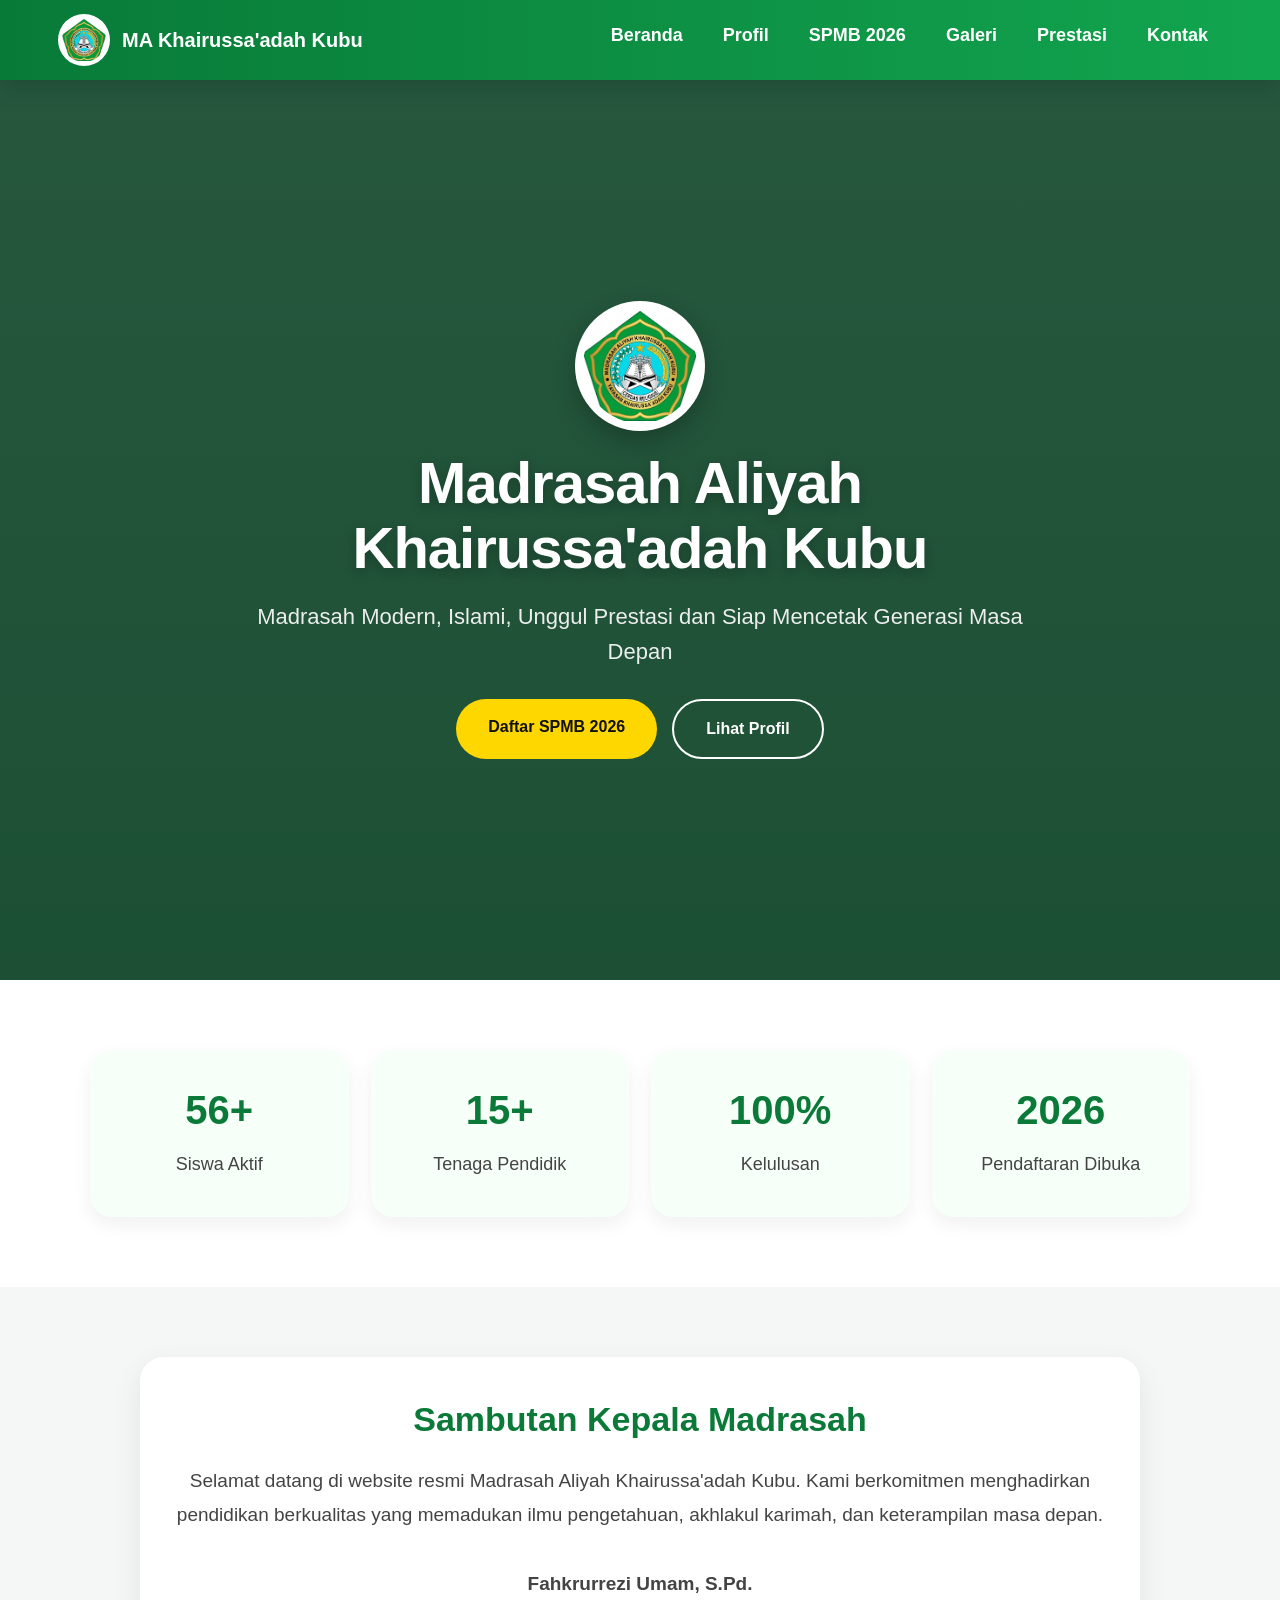
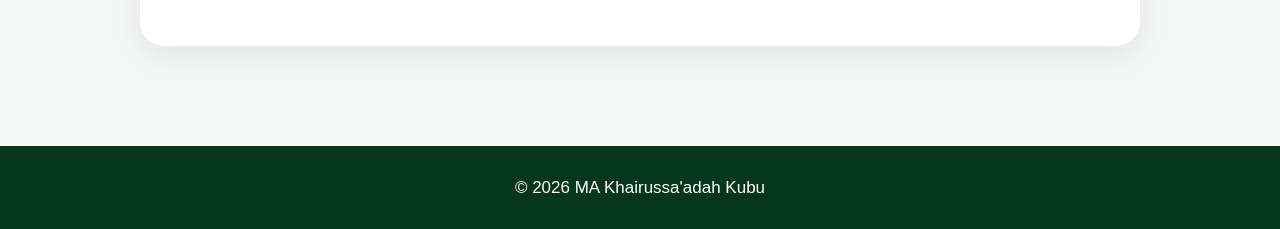
==== index.html @ ed855dfe "Update index.html with new content and styles" ====
<!-- FILE: index.html (FULL - SUDAH DIGABUNGIN, TINGGAL TEMPEL) -->

<!DOCTYPE html>
<html lang="id">
<head>
<meta charset="UTF-8">
<meta name="viewport" content="width=device-width, initial-scale=1.0">

<title>Madrasah Aliyah Khairussa'adah Kubu</title>

<link rel="stylesheet" href="style.css">
<link href="https://fonts.googleapis.com/css2?family=Poppins:wght@400;600;700;800&display=swap" rel="stylesheet">

<style>
.hero{
min-height:100vh;
background:
linear-gradient(rgba(0,55,25,0.65),rgba(0,55,25,0.75)),
url('https://images.unsplash.com/photo-1509062522246-3755977927d7?auto=format&fit=crop&w=1600&q=80');
background-size:cover;
background-position:center;
display:flex;
justify-content:center;
align-items:center;
text-align:center;
padding:40px 20px;
}

.hero-box{
max-width:900px;
animation:fadeUp 1.3s ease;
}

/* LOGO PREMIUM TANPA LINGKARAN */
.hero-logo{
width:150px;
height:auto;
display:block;
margin:0 auto 22px;
padding:14px;
background:rgba(255,255,255,0.10);
backdrop-filter:blur(8px);
border-radius:24px;
box-shadow:0 12px 30px rgba(0,0,0,0.22);
object-fit:contain;
}

.hero h1{
font-size:58px;
font-weight:800;
line-height:1.12;
color:white;
margin-bottom:18px;
letter-spacing:-1px;
}

.hero p{
font-size:22px;
color:#f1f1f1;
max-width:800px;
margin:auto;
margin-bottom:30px;
}

.btn-wrap{
display:flex;
gap:15px;
justify-content:center;
flex-wrap:wrap;
}

.btn-main{
padding:15px 32px;
background:#ffd700;
color:#111;
font-weight:700;
border-radius:50px;
text-decoration:none;
transition:0.3s;
}

.btn-main:hover{
transform:translateY(-4px);
}

.btn-second{
padding:15px 32px;
border:2px solid white;
color:white;
font-weight:700;
border-radius:50px;
text-decoration:none;
}

.stat-section{
padding:70px 20px;
background:white;
}

.stats{
max-width:1100px;
margin:auto;
display:grid;
grid-template-columns:repeat(auto-fit,minmax(220px,1fr));
gap:22px;
}

.stat-box{
background:#f7fff9;
padding:28px;
border-radius:22px;
text-align:center;
box-shadow:0 8px 20px rgba(0,0,0,0.06);
}

.stat-box h2{
font-size:40px;
color:#0b7a39;
margin-bottom:8px;
}

.stat-box p{
font-size:18px;
color:#444;
}

.sambutan{
padding:70px 20px;
background:#f5f7f6;
}

.sambutan-box{
max-width:1000px;
margin:auto;
background:white;
padding:35px;
border-radius:24px;
box-shadow:0 10px 30px rgba(0,0,0,0.08);
text-align:center;
}

.sambutan-box h2{
font-size:34px;
margin-bottom:18px;
color:#0b7a39;
}

.sambutan-box p{
font-size:19px;
line-height:1.8;
color:#444;
}

@keyframes fadeUp{
from{opacity:0;transform:translateY(35px);}
to{opacity:1;transform:translateY(0);}
}

@media(max-width:768px){

.hero-logo{
width:105px;
padding:10px;
border-radius:18px;
margin-bottom:18px;
}

.hero h1{
font-size:34px;
line-height:1.2;
}

.hero p{
font-size:17px;
}

.btn-main,.btn-second{
width:100%;
max-width:300px;
}

.sambutan-box{
padding:25px;
}

.sambutan-box h2{
font-size:28px;
}

}
</style>

</head>
<body>

<header>
<nav class="navbar">

<div class="logo-area">
<img src="logo.png" class="logo">
<span>MA Khairussa'adah Kubu</span>
</div>

<div class="menu-toggle" onclick="toggleMenu()">☰</div>

<ul class="menu" id="navMenu">
<li><a href="index.html">Beranda</a></li>
<li><a href="profil.html">Profil</a></li>
<li><a href="spmb.html">SPMB 2026</a></li>
<li><a href="galeri.html">Galeri</a></li>
<li><a href="prestasi.html">Prestasi</a></li>
<li><a href="kontak.html">Kontak</a></li>
</ul>

</nav>
</header>

<section class="hero">

<div class="hero-box">

<img src="logo.png" class="hero-logo">

<h1>Madrasah Aliyah<br>Khairussa'adah Kubu</h1>

<p>
Madrasah Modern, Islami, Unggul Prestasi dan Siap Mencetak Generasi Masa Depan
</p>

<div class="btn-wrap">
<a href="spmb.html" class="btn-main">Daftar SPMB 2026</a>
<a href="profil.html" class="btn-second">Lihat Profil</a>
</div>

</div>

</section>

<section class="stat-section">

<div class="stats">

<div class="stat-box">
<h2>56+</h2>
<p>Siswa Aktif</p>
</div>

<div class="stat-box">
<h2>15+</h2>
<p>Tenaga Pendidik</p>
</div>

<div class="stat-box">
<h2>100%</h2>
<p>Kelulusan</p>
</div>

<div class="stat-box">
<h2>2026</h2>
<p>Pendaftaran Dibuka</p>
</div>

</div>

</section>

<section class="sambutan">

<div class="sambutan-box">

<h2>Sambutan Kepala Madrasah</h2>

<p>
Selamat datang di website resmi Madrasah Aliyah Khairussa'adah Kubu.
Kami berkomitmen menghadirkan pendidikan berkualitas yang memadukan ilmu pengetahuan, akhlakul karimah, dan keterampilan masa depan.
<br><br>
<b>Fahkrurrezi Umam, S.Pd.</b>
</p>

</div>

</section>

<footer>
© 2026 MA Khairussa'adah Kubu
</footer>

<script src="script.js"></script>

</body>
</html>
---- style.css ----
/* ===============================
   style.css FULL PREMIUM
   MA Khairussa'adah Kubu
================================= */

*{
margin:0;
padding:0;
box-sizing:border-box;
}

html{
scroll-behavior:smooth;
}

body{
font-family:Arial, Helvetica, sans-serif;
background:#f5f7f6;
color:#222;
line-height:1.6;
}

/* ================= HEADER ================= */

header{
position:sticky;
top:0;
z-index:999;
background:linear-gradient(90deg,#087a38,#12a54f);
box-shadow:0 8px 20px rgba(0,0,0,0.12);
}

.navbar{
max-width:1200px;
margin:auto;
display:flex;
justify-content:space-between;
align-items:center;
padding:14px 18px;
position:relative;
}

.logo-area{
display:flex;
align-items:center;
gap:12px;
color:#fff;
font-weight:700;
font-size:20px;
}

.logo{
width:52px;
height:52px;
border-radius:50%;
background:#fff;
padding:4px;
object-fit:contain;
}

.menu{
display:flex;
list-style:none;
gap:12px;
}

.menu li a{
color:#fff;
text-decoration:none;
font-weight:bold;
padding:10px 14px;
border-radius:10px;
transition:0.3s;
}

.menu li a:hover{
background:rgba(255,255,255,0.16);
}

.menu-toggle{
display:none;
font-size:34px;
color:#fff;
cursor:pointer;
user-select:none;
}

/* ================= HERO ================= */

.hero,
.hero-spmb,
.hero-profil,
.hero-galeri,
.hero-prestasi,
.hero-kontak{
min-height:88vh;
display:flex;
flex-direction:column;
justify-content:center;
align-items:center;
text-align:center;
padding:60px 20px;
background-size:cover;
background-position:center;
color:#fff;
position:relative;
}

.hero::before,
.hero-spmb::before,
.hero-profil::before,
.hero-galeri::before,
.hero-prestasi::before,
.hero-kontak::before{
content:"";
position:absolute;
inset:0;
background:rgba(0,60,30,0.55);
}

.hero > *,
.hero-spmb > *,
.hero-profil > *,
.hero-galeri > *,
.hero-prestasi > *,
.hero-kontak > *{
position:relative;
z-index:2;
}

.hero img{
width:130px;
height:130px;
border-radius:50%;
background:#fff;
padding:8px;
margin-bottom:20px;
box-shadow:0 10px 25px rgba(0,0,0,0.25);
}

.hero h1,
.hero-spmb h1,
.hero-profil h1,
.hero-galeri h1,
.hero-prestasi h1,
.hero-kontak h1{
font-size:54px;
line-height:1.15;
margin-bottom:15px;
font-weight:800;
text-shadow:0 4px 12px rgba(0,0,0,0.25);
}

.hero p,
.hero-spmb p,
.hero-profil p,
.hero-galeri p,
.hero-prestasi p,
.hero-kontak p{
font-size:22px;
max-width:900px;
opacity:0.98;
}

/* ================= BUTTON ================= */

.btn,
.wa-btn{
display:inline-block;
padding:15px 30px;
border-radius:50px;
text-decoration:none;
font-weight:700;
transition:0.3s;
margin:8px;
}

.btn-primary{
background:#ffd400;
color:#111;
}

.btn-primary:hover{
transform:translateY(-4px);
}

.btn-secondary{
border:2px solid #fff;
color:#fff;
}

.btn-secondary:hover{
background:#fff;
color:#111;
}

/* ================= CONTENT ================= */

.container{
max-width:1150px;
margin:auto;
padding:55px 20px;
}

.box,
.card,
.profil-box,
.box-kontak,
.prestasi-box{
background:#fff;
padding:28px;
border-radius:24px;
box-shadow:0 10px 25px rgba(0,0,0,0.07);
margin-bottom:25px;
}

h2{
font-size:34px;
margin-bottom:18px;
color:#0a5a2d;
}

h3{
font-size:24px;
margin-bottom:12px;
}

p{
font-size:18px;
margin-bottom:10px;
}

ul{
padding-left:20px;
}

li{
margin-bottom:10px;
font-size:18px;
}

/* ================= GRID ================= */

.gallery,
.prestasi-grid,
.kontak-grid{
display:grid;
grid-template-columns:repeat(auto-fit,minmax(280px,1fr));
gap:24px;
}

/* ================= FOOTER ================= */

footer{
background:#06361b;
color:#fff;
text-align:center;
padding:28px 20px;
margin-top:30px;
font-size:17px;
}

/* ================= MOBILE ================= */

@media(max-width:768px){

.logo-area{
font-size:16px;
max-width:220px;
line-height:1.2;
}

.logo{
width:46px;
height:46px;
}

.menu-toggle{
display:block;
}

.menu{
display:none;
position:absolute;
top:78px;
left:0;
right:0;
background:rgba(8,122,56,0.98);
backdrop-filter:blur(10px);
flex-direction:column;
padding:15px;
gap:10px;
box-shadow:0 12px 20px rgba(0,0,0,0.15);
}

.menu.active{
display:flex;
animation:turun 0.25s ease;
}

.menu li a{
display:block;
font-size:18px;
padding:14px;
text-align:center;
background:rgba(255,255,255,0.08);
border-radius:14px;
}

.hero,
.hero-spmb,
.hero-profil,
.hero-galeri,
.hero-prestasi,
.hero-kontak{
min-height:82vh;
padding:40px 18px;
}

.hero img{
width:100px;
height:100px;
margin-bottom:15px;
}

.hero h1,
.hero-spmb h1,
.hero-profil h1,
.hero-galeri h1,
.hero-prestasi h1,
.hero-kontak h1{
font-size:34px;
}

.hero p,
.hero-spmb p,
.hero-profil p,
.hero-galeri p,
.hero-prestasi p,
.hero-kontak p{
font-size:18px;
}

h2{
font-size:28px;
}

p,li{
font-size:17px;
}

.btn,
.wa-btn{
display:block;
width:100%;
max-width:320px;
margin:10px auto;
text-align:center;
}

}

@keyframes turun{
from{
opacity:0;
transform:translateY(-10px);
}
to{
opacity:1;
transform:translateY(0);
}
}
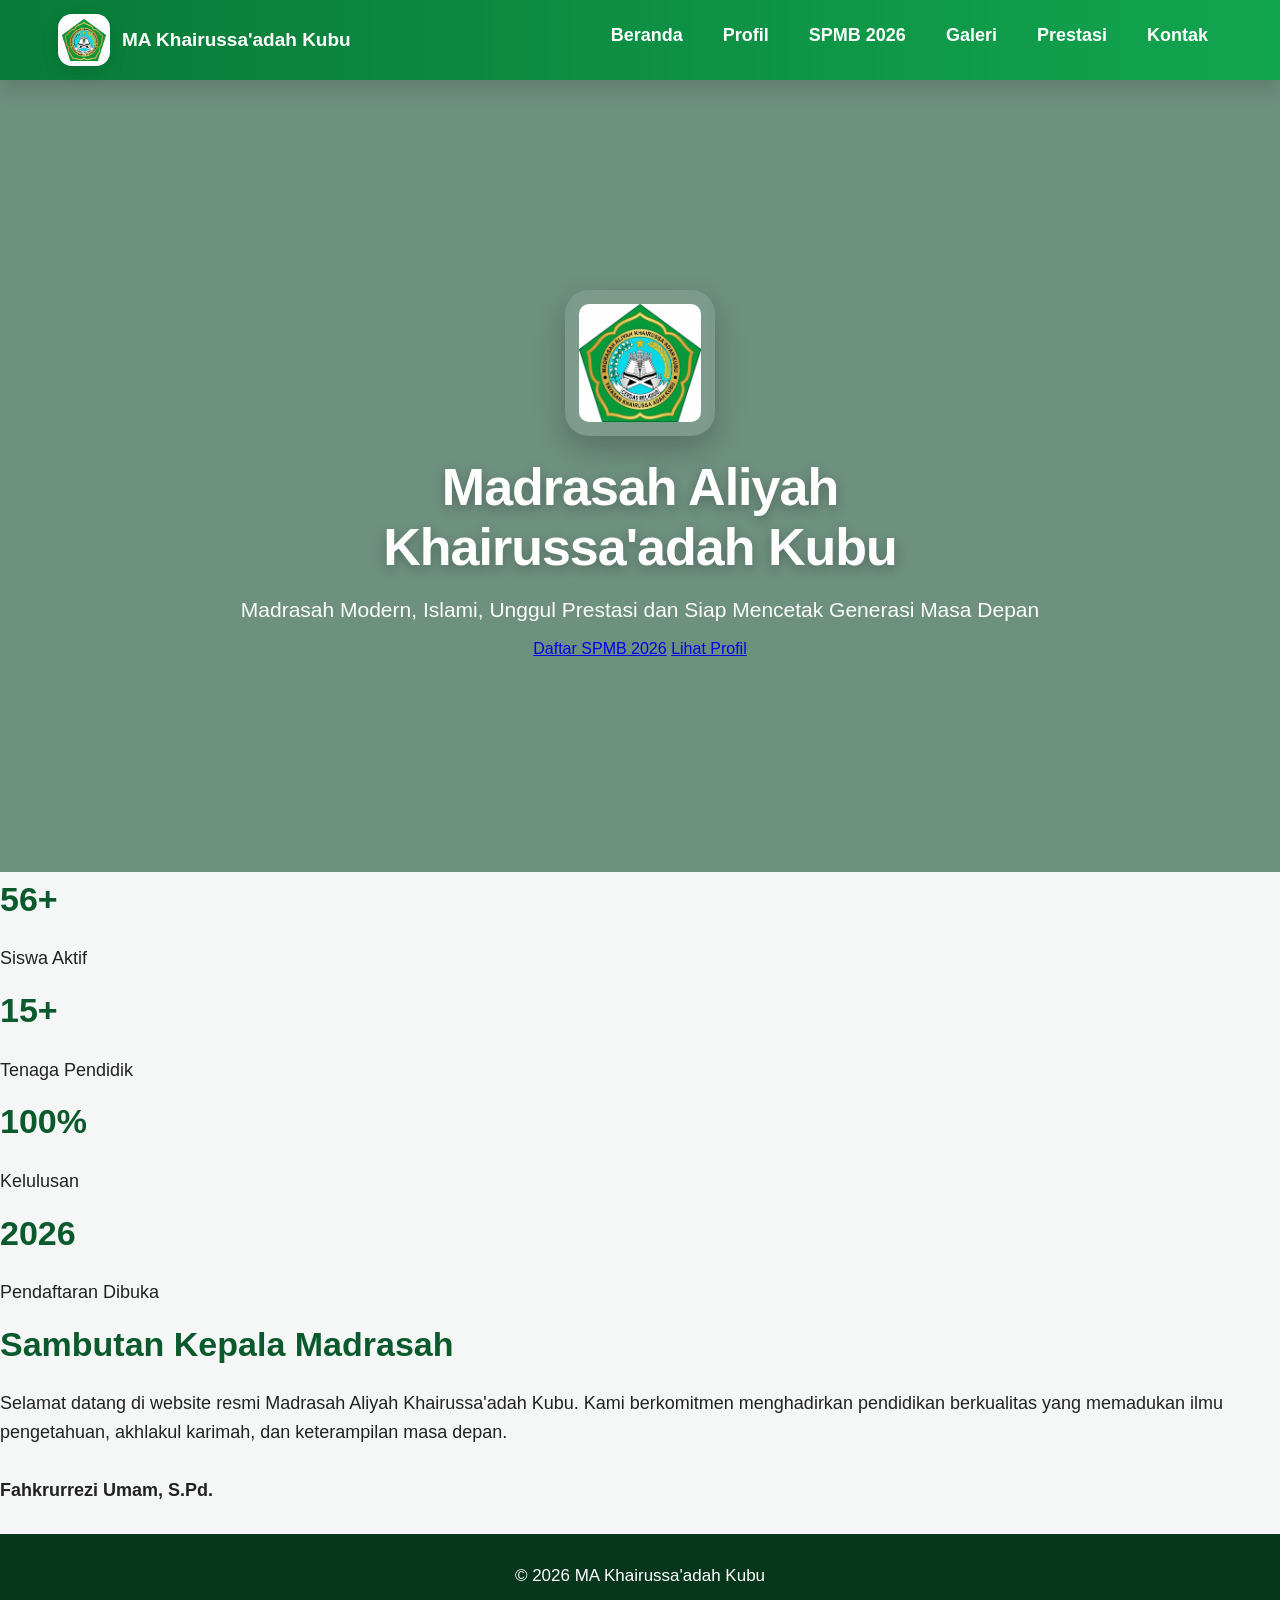
==== commit 603159ca: "Replace old index.html with updated version" ====
--- a/index.html
+++ b/index.html
@@ -10,186 +10,6 @@
 
 <link rel="stylesheet" href="style.css">
 <link href="https://fonts.googleapis.com/css2?family=Poppins:wght@400;600;700;800&display=swap" rel="stylesheet">
-
-<style>
-.hero{
-min-height:100vh;
-background:
-linear-gradient(rgba(0,55,25,0.65),rgba(0,55,25,0.75)),
-url('https://images.unsplash.com/photo-1509062522246-3755977927d7?auto=format&fit=crop&w=1600&q=80');
-background-size:cover;
-background-position:center;
-display:flex;
-justify-content:center;
-align-items:center;
-text-align:center;
-padding:40px 20px;
-}
-
-.hero-box{
-max-width:900px;
-animation:fadeUp 1.3s ease;
-}
-
-/* LOGO PREMIUM TANPA LINGKARAN */
-.hero-logo{
-width:150px;
-height:auto;
-display:block;
-margin:0 auto 22px;
-padding:14px;
-background:rgba(255,255,255,0.10);
-backdrop-filter:blur(8px);
-border-radius:24px;
-box-shadow:0 12px 30px rgba(0,0,0,0.22);
-object-fit:contain;
-}
-
-.hero h1{
-font-size:58px;
-font-weight:800;
-line-height:1.12;
-color:white;
-margin-bottom:18px;
-letter-spacing:-1px;
-}
-
-.hero p{
-font-size:22px;
-color:#f1f1f1;
-max-width:800px;
-margin:auto;
-margin-bottom:30px;
-}
-
-.btn-wrap{
-display:flex;
-gap:15px;
-justify-content:center;
-flex-wrap:wrap;
-}
-
-.btn-main{
-padding:15px 32px;
-background:#ffd700;
-color:#111;
-font-weight:700;
-border-radius:50px;
-text-decoration:none;
-transition:0.3s;
-}
-
-.btn-main:hover{
-transform:translateY(-4px);
-}
-
-.btn-second{
-padding:15px 32px;
-border:2px solid white;
-color:white;
-font-weight:700;
-border-radius:50px;
-text-decoration:none;
-}
-
-.stat-section{
-padding:70px 20px;
-background:white;
-}
-
-.stats{
-max-width:1100px;
-margin:auto;
-display:grid;
-grid-template-columns:repeat(auto-fit,minmax(220px,1fr));
-gap:22px;
-}
-
-.stat-box{
-background:#f7fff9;
-padding:28px;
-border-radius:22px;
-text-align:center;
-box-shadow:0 8px 20px rgba(0,0,0,0.06);
-}
-
-.stat-box h2{
-font-size:40px;
-color:#0b7a39;
-margin-bottom:8px;
-}
-
-.stat-box p{
-font-size:18px;
-color:#444;
-}
-
-.sambutan{
-padding:70px 20px;
-background:#f5f7f6;
-}
-
-.sambutan-box{
-max-width:1000px;
-margin:auto;
-background:white;
-padding:35px;
-border-radius:24px;
-box-shadow:0 10px 30px rgba(0,0,0,0.08);
-text-align:center;
-}
-
-.sambutan-box h2{
-font-size:34px;
-margin-bottom:18px;
-color:#0b7a39;
-}
-
-.sambutan-box p{
-font-size:19px;
-line-height:1.8;
-color:#444;
-}
-
-@keyframes fadeUp{
-from{opacity:0;transform:translateY(35px);}
-to{opacity:1;transform:translateY(0);}
-}
-
-@media(max-width:768px){
-
-.hero-logo{
-width:105px;
-padding:10px;
-border-radius:18px;
-margin-bottom:18px;
-}
-
-.hero h1{
-font-size:34px;
-line-height:1.2;
-}
-
-.hero p{
-font-size:17px;
-}
-
-.btn-main,.btn-second{
-width:100%;
-max-width:300px;
-}
-
-.sambutan-box{
-padding:25px;
-}
-
-.sambutan-box h2{
-font-size:28px;
-}
-
-}
-</style>
-
 </head>
 <body>
 
--- a/style.css
+++ b/style.css
@@ -1,5 +1,5 @@
 /* ===============================
-   style.css FULL PREMIUM
+   style.css FINAL PREMIUM
    MA Khairussa'adah Kubu
 ================================= */
 
@@ -14,7 +14,7 @@
 }
 
 body{
-font-family:Arial, Helvetica, sans-serif;
+font-family:'Poppins', Arial, Helvetica, sans-serif;
 background:#f5f7f6;
 color:#222;
 line-height:1.6;
@@ -46,16 +46,17 @@
 gap:12px;
 color:#fff;
 font-weight:700;
-font-size:20px;
+font-size:19px;
 }
 
 .logo{
 width:52px;
 height:52px;
-border-radius:50%;
-background:#fff;
 padding:4px;
 object-fit:contain;
+background:#fff;
+border-radius:14px;
+box-shadow:0 6px 18px rgba(0,0,0,0.10);
 }
 
 .menu{
@@ -67,7 +68,7 @@
 .menu li a{
 color:#fff;
 text-decoration:none;
-font-weight:bold;
+font-weight:600;
 padding:10px 14px;
 border-radius:10px;
 transition:0.3s;
@@ -128,14 +129,18 @@
 z-index:2;
 }
 
-.hero img{
-width:130px;
-height:130px;
-border-radius:50%;
-background:#fff;
-padding:8px;
-margin-bottom:20px;
-box-shadow:0 10px 25px rgba(0,0,0,0.25);
+/* LOGO BERANDA TANPA LINGKARAN */
+.hero-logo{
+width:150px;
+height:auto;
+display:block;
+margin:0 auto 22px;
+padding:14px;
+background:rgba(255,255,255,0.10);
+backdrop-filter:blur(8px);
+border-radius:24px;
+box-shadow:0 12px 30px rgba(0,0,0,0.22);
+object-fit:contain;
 }
 
 .hero h1,
@@ -144,10 +149,11 @@
 .hero-galeri h1,
 .hero-prestasi h1,
 .hero-kontak h1{
-font-size:54px;
+font-size:52px;
 line-height:1.15;
 margin-bottom:15px;
 font-weight:800;
+letter-spacing:-1px;
 text-shadow:0 4px 12px rgba(0,0,0,0.25);
 }
 
@@ -157,7 +163,7 @@
 .hero-galeri p,
 .hero-prestasi p,
 .hero-kontak p{
-font-size:22px;
+font-size:21px;
 max-width:900px;
 opacity:0.98;
 }
@@ -265,7 +271,7 @@
 @media(max-width:768px){
 
 .logo-area{
-font-size:16px;
+font-size:15px;
 max-width:220px;
 line-height:1.2;
 }
@@ -273,6 +279,7 @@
 .logo{
 width:46px;
 height:46px;
+border-radius:12px;
 }
 
 .menu-toggle{
@@ -300,7 +307,7 @@
 
 .menu li a{
 display:block;
-font-size:18px;
+font-size:17px;
 padding:14px;
 text-align:center;
 background:rgba(255,255,255,0.08);
@@ -317,10 +324,11 @@
 padding:40px 18px;
 }
 
-.hero img{
-width:100px;
-height:100px;
-margin-bottom:15px;
+.hero-logo{
+width:105px;
+padding:10px;
+border-radius:18px;
+margin-bottom:18px;
 }
 
 .hero h1,
@@ -329,7 +337,8 @@
 .hero-galeri h1,
 .hero-prestasi h1,
 .hero-kontak h1{
-font-size:34px;
+font-size:32px;
+line-height:1.2;
 }
 
 .hero p,
@@ -338,7 +347,7 @@
 .hero-galeri p,
 .hero-prestasi p,
 .hero-kontak p{
-font-size:18px;
+font-size:17px;
 }
 
 h2{
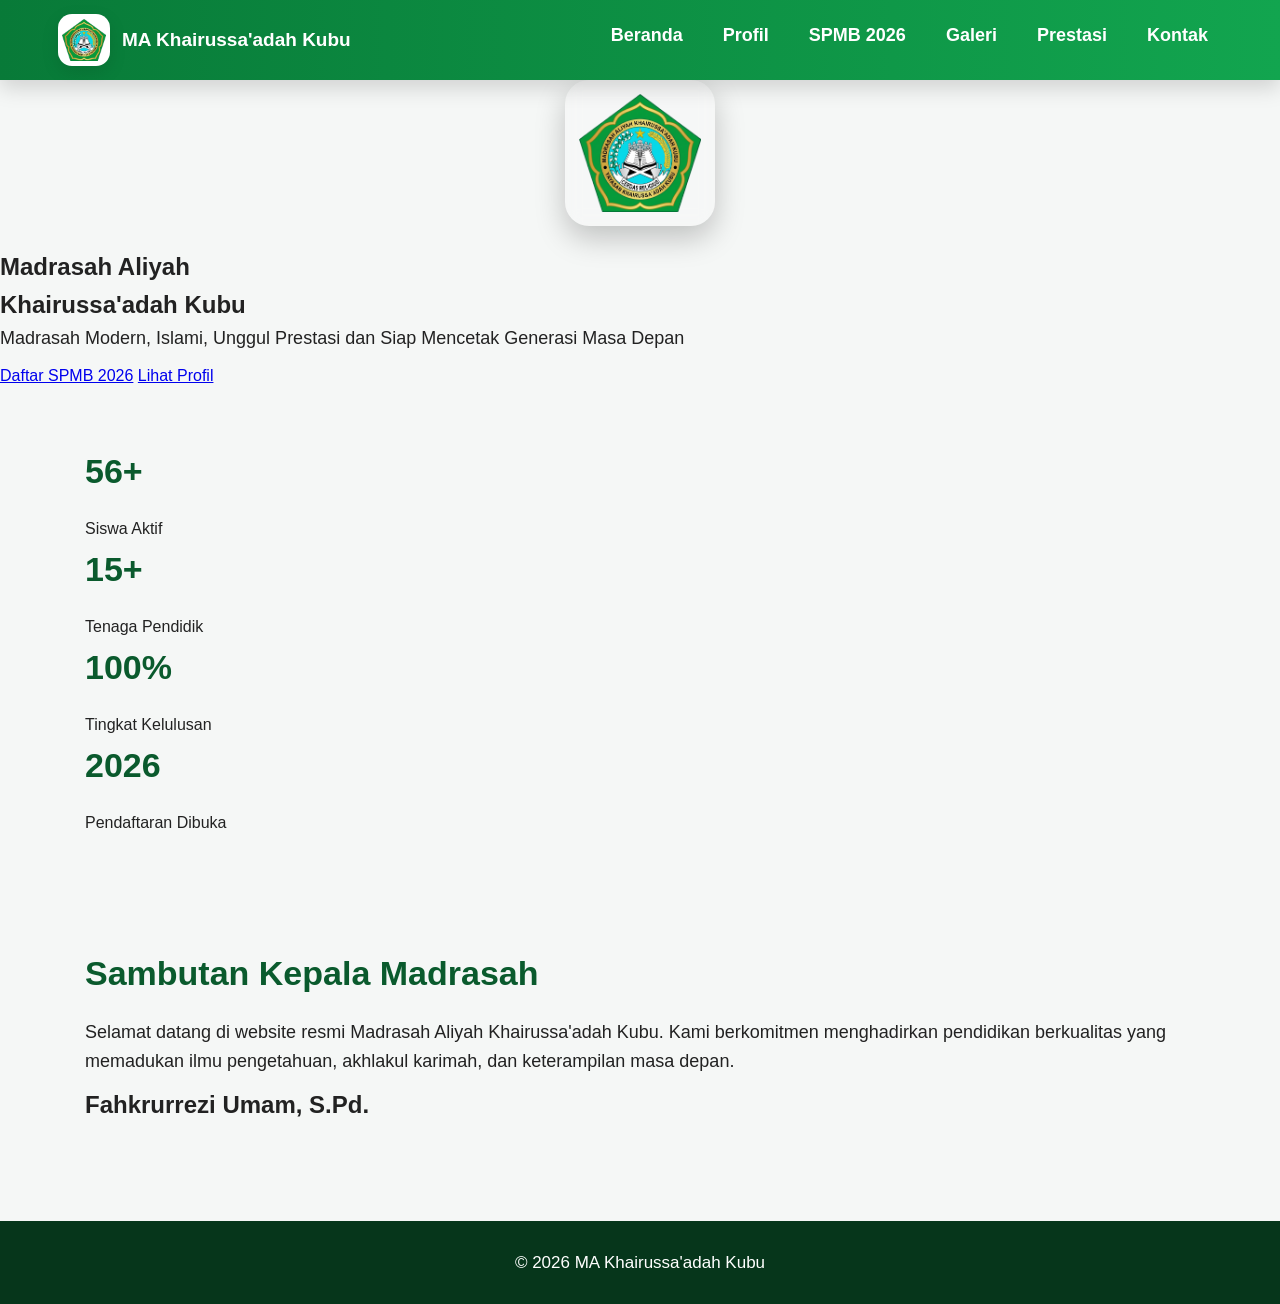
==== commit 842c173f: "Refactor index.html for improved layout and design Updated the structure and styling of the index.ht" ====
--- a/index.html
+++ b/index.html
@@ -1,4 +1,4 @@
-<!-- FILE: index.html (FULL - SUDAH DIGABUNGIN, TINGGAL TEMPEL) -->
+<!-- FILE: index.html (FINAL PREMIUM - TINGGAL TEMPEL) -->
 
 <!DOCTYPE html>
 <html lang="id">
@@ -10,6 +10,7 @@
 
 <link rel="stylesheet" href="style.css">
 <link href="https://fonts.googleapis.com/css2?family=Poppins:wght@400;600;700;800&display=swap" rel="stylesheet">
+
 </head>
 <body>
 
@@ -35,9 +36,9 @@
 </nav>
 </header>
 
-<section class="hero">
+<section class="hero-home">
 
-<div class="hero-box">
+<div class="hero-content">
 
 <img src="logo.png" class="hero-logo">
 
@@ -47,55 +48,63 @@
 Madrasah Modern, Islami, Unggul Prestasi dan Siap Mencetak Generasi Masa Depan
 </p>
 
-<div class="btn-wrap">
-<a href="spmb.html" class="btn-main">Daftar SPMB 2026</a>
-<a href="profil.html" class="btn-second">Lihat Profil</a>
+<div class="hero-buttons">
+<a href="spmb.html" class="btn-gold">Daftar SPMB 2026</a>
+<a href="profil.html" class="btn-white">Lihat Profil</a>
 </div>
 
 </div>
 
 </section>
 
-<section class="stat-section">
+<section class="stats-section">
 
-<div class="stats">
+<div class="container">
 
-<div class="stat-box">
+<div class="stats-grid">
+
+<div class="stat-card">
 <h2>56+</h2>
-<p>Siswa Aktif</p>
+<span>Siswa Aktif</span>
 </div>
 
-<div class="stat-box">
+<div class="stat-card">
 <h2>15+</h2>
-<p>Tenaga Pendidik</p>
+<span>Tenaga Pendidik</span>
 </div>
 
-<div class="stat-box">
+<div class="stat-card">
 <h2>100%</h2>
-<p>Kelulusan</p>
+<span>Tingkat Kelulusan</span>
 </div>
 
-<div class="stat-box">
+<div class="stat-card">
 <h2>2026</h2>
-<p>Pendaftaran Dibuka</p>
+<span>Pendaftaran Dibuka</span>
+</div>
+
 </div>
 
 </div>
 
 </section>
 
-<section class="sambutan">
+<section class="welcome-section">
 
-<div class="sambutan-box">
+<div class="container">
+
+<div class="welcome-card">
 
 <h2>Sambutan Kepala Madrasah</h2>
 
 <p>
-Selamat datang di website resmi Madrasah Aliyah Khairussa'adah Kubu.
+Selamat datang di website resmi Madrasah Aliyah Khairussa'adah Kubu. 
 Kami berkomitmen menghadirkan pendidikan berkualitas yang memadukan ilmu pengetahuan, akhlakul karimah, dan keterampilan masa depan.
-<br><br>
-<b>Fahkrurrezi Umam, S.Pd.</b>
 </p>
+
+<h3>Fahkrurrezi Umam, S.Pd.</h3>
+
+</div>
 
 </div>
 
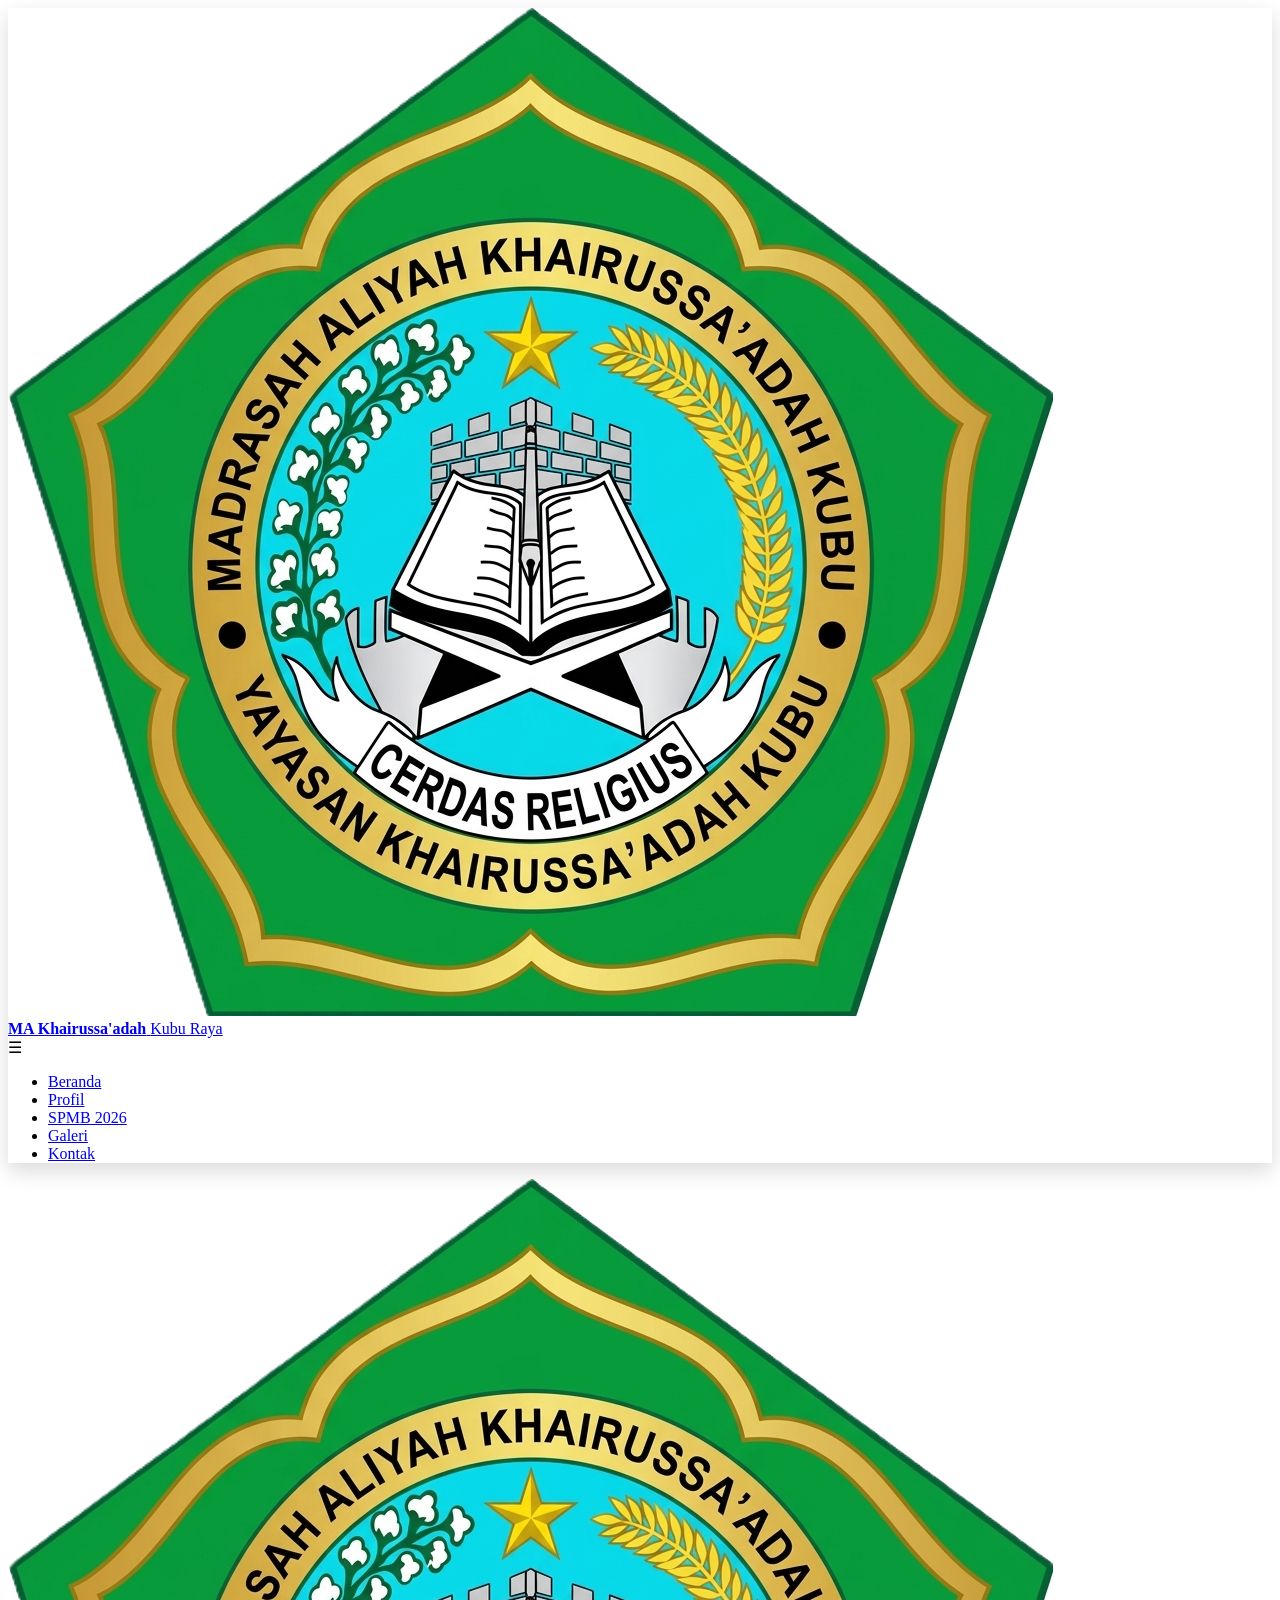
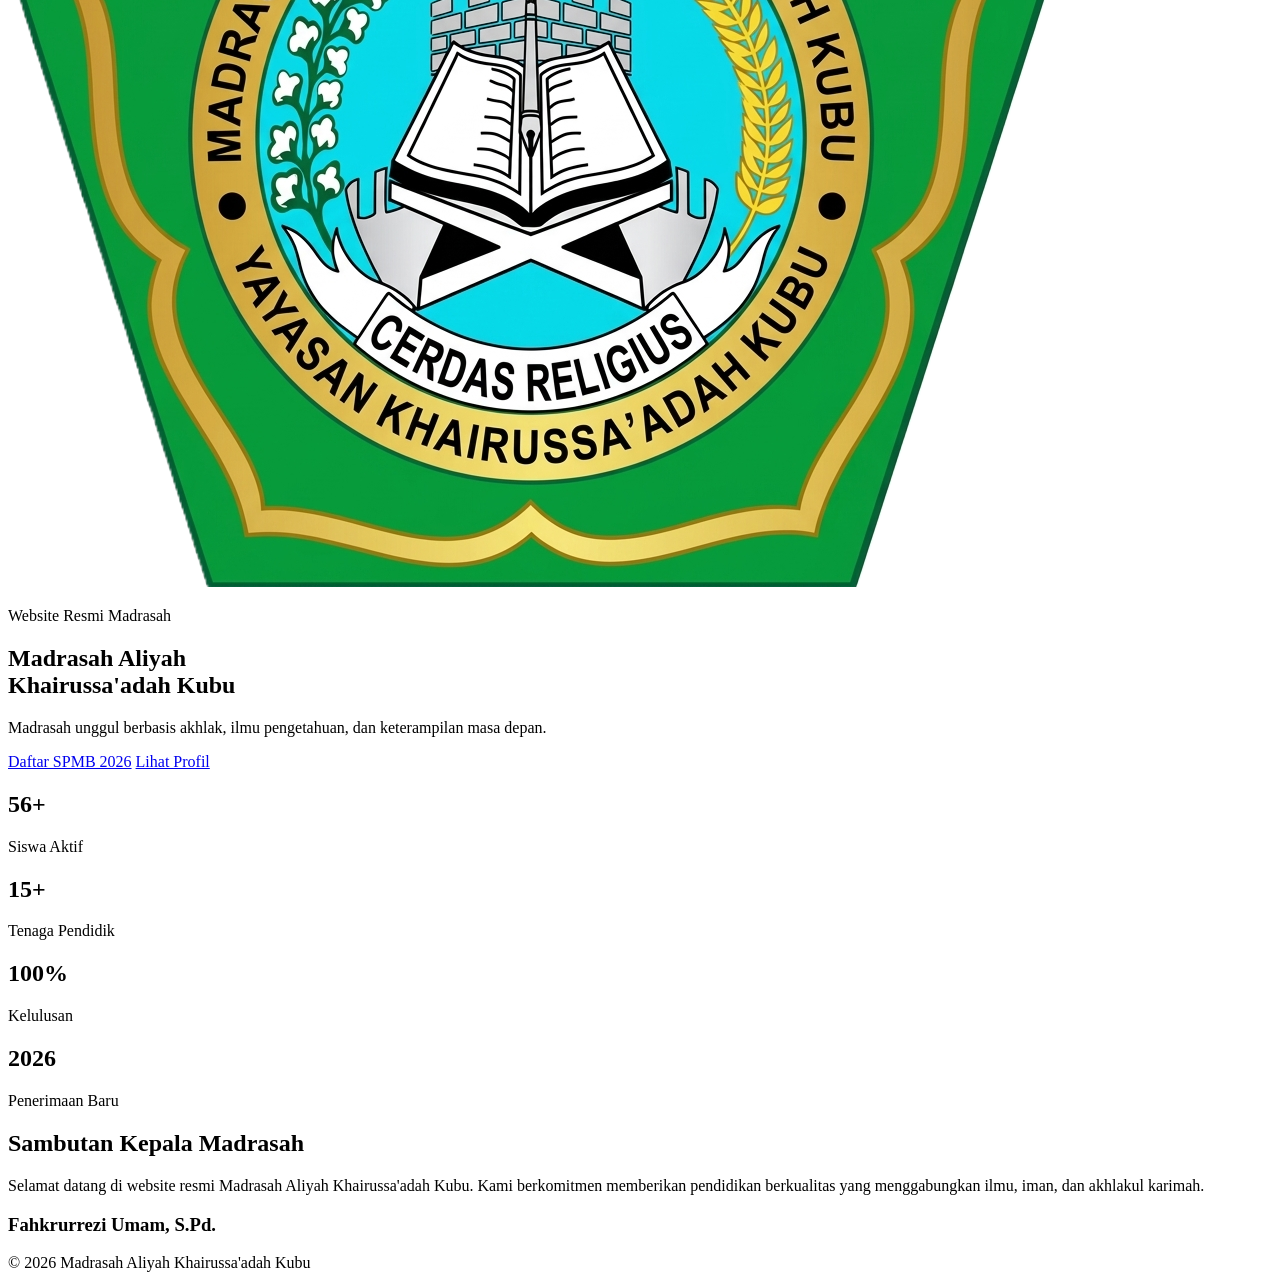
==== commit 1427f42b: "Refactor index.html structure and content" ====
--- a/index.html
+++ b/index.html
@@ -1,105 +1,104 @@
-<!-- FILE: index.html (FINAL PREMIUM - TINGGAL TEMPEL) -->
-
+<!-- FILE: index.html -->
 <!DOCTYPE html>
 <html lang="id">
 <head>
 <meta charset="UTF-8">
 <meta name="viewport" content="width=device-width, initial-scale=1.0">
-
 <title>Madrasah Aliyah Khairussa'adah Kubu</title>
 
 <link rel="stylesheet" href="style.css">
 <link href="https://fonts.googleapis.com/css2?family=Poppins:wght@400;600;700;800&display=swap" rel="stylesheet">
-
 </head>
 <body>
 
 <header>
 <nav class="navbar">
 
-<div class="logo-area">
+<a href="index.html" class="brand">
 <img src="logo.png" class="logo">
-<span>MA Khairussa'adah Kubu</span>
+<div>
+<b>MA Khairussa'adah</b>
+<span>Kubu Raya</span>
 </div>
+</a>
 
-<div class="menu-toggle" onclick="toggleMenu()">☰</div>
+<div class="menu-btn" onclick="toggleMenu()">☰</div>
 
-<ul class="menu" id="navMenu">
+<ul class="menu" id="menu">
 <li><a href="index.html">Beranda</a></li>
 <li><a href="profil.html">Profil</a></li>
 <li><a href="spmb.html">SPMB 2026</a></li>
 <li><a href="galeri.html">Galeri</a></li>
-<li><a href="prestasi.html">Prestasi</a></li>
 <li><a href="kontak.html">Kontak</a></li>
 </ul>
 
 </nav>
 </header>
 
-<section class="hero-home">
+<section class="hero">
+
+<div class="overlay"></div>
 
 <div class="hero-content">
 
 <img src="logo.png" class="hero-logo">
 
-<h1>Madrasah Aliyah<br>Khairussa'adah Kubu</h1>
+<p class="mini-title">Website Resmi Madrasah</p>
 
-<p>
-Madrasah Modern, Islami, Unggul Prestasi dan Siap Mencetak Generasi Masa Depan
+<h1>Madrasah Aliyah <br> Khairussa'adah Kubu</h1>
+
+<p class="hero-text">
+Madrasah unggul berbasis akhlak, ilmu pengetahuan, dan keterampilan masa depan.
 </p>
 
-<div class="hero-buttons">
-<a href="spmb.html" class="btn-gold">Daftar SPMB 2026</a>
-<a href="profil.html" class="btn-white">Lihat Profil</a>
+<div class="hero-action">
+<a href="spmb.html" class="btn gold">Daftar SPMB 2026</a>
+<a href="profil.html" class="btn white">Lihat Profil</a>
 </div>
 
 </div>
 
 </section>
 
-<section class="stats-section">
+<section class="stats">
 
-<div class="container">
+<div class="wrap">
 
-<div class="stats-grid">
-
-<div class="stat-card">
+<div class="card">
 <h2>56+</h2>
-<span>Siswa Aktif</span>
+<p>Siswa Aktif</p>
 </div>
 
-<div class="stat-card">
+<div class="card">
 <h2>15+</h2>
-<span>Tenaga Pendidik</span>
+<p>Tenaga Pendidik</p>
 </div>
 
-<div class="stat-card">
+<div class="card">
 <h2>100%</h2>
-<span>Tingkat Kelulusan</span>
+<p>Kelulusan</p>
 </div>
 
-<div class="stat-card">
+<div class="card">
 <h2>2026</h2>
-<span>Pendaftaran Dibuka</span>
-</div>
-
+<p>Penerimaan Baru</p>
 </div>
 
 </div>
 
 </section>
 
-<section class="welcome-section">
+<section class="welcome">
 
-<div class="container">
+<div class="wrap">
 
-<div class="welcome-card">
+<div class="box">
 
 <h2>Sambutan Kepala Madrasah</h2>
 
 <p>
 Selamat datang di website resmi Madrasah Aliyah Khairussa'adah Kubu. 
-Kami berkomitmen menghadirkan pendidikan berkualitas yang memadukan ilmu pengetahuan, akhlakul karimah, dan keterampilan masa depan.
+Kami berkomitmen memberikan pendidikan berkualitas yang menggabungkan ilmu, iman, dan akhlakul karimah.
 </p>
 
 <h3>Fahkrurrezi Umam, S.Pd.</h3>
@@ -111,10 +110,9 @@
 </section>
 
 <footer>
-© 2026 MA Khairussa'adah Kubu
+© 2026 Madrasah Aliyah Khairussa'adah Kubu
 </footer>
 
 <script src="script.js"></script>
-
 </body>
 </html>
--- a/style.css
+++ b/style.css
@@ -1,381 +1,75 @@
-/* ===============================
-   style.css FINAL PREMIUM
-   MA Khairussa'adah Kubu
-================================= */
+// FILE: script.js
+// TINGGAL TEMPEL
 
-*{
-margin:0;
-padding:0;
-box-sizing:border-box;
+function toggleMenu(){
+const menu = document.getElementById("navMenu");
+menu.classList.toggle("active");
 }
 
-html{
-scroll-behavior:smooth;
+/* otomatis tutup menu saat klik link di HP */
+document.querySelectorAll("#navMenu a").forEach(link=>{
+link.addEventListener("click",()=>{
+document.getElementById("navMenu").classList.remove("active");
+});
+});
+
+/* navbar shadow saat scroll */
+window.addEventListener("scroll",function(){
+const header = document.querySelector("header");
+
+if(window.scrollY > 30){
+header.style.boxShadow="0 10px 25px rgba(0,0,0,0.18)";
+}else{
+header.style.boxShadow="0 8px 22px rgba(0,0,0,0.12)";
+}
+});
+
+/* animasi angka statistik */
+const stats = document.querySelectorAll(".stat-card h2");
+
+function animateValue(el,targetText){
+
+let isNumber = /^\d+/.test(targetText);
+if(!isNumber) return;
+
+let target = parseInt(targetText);
+let count = 0;
+let speed = Math.ceil(target/40);
+
+let plus = targetText.includes("+") ? "+" : "";
+
+let interval = setInterval(()=>{
+count += speed;
+
+if(count >= target){
+count = target;
+clearInterval(interval);
 }
 
-body{
-font-family:'Poppins', Arial, Helvetica, sans-serif;
-background:#f5f7f6;
-color:#222;
-line-height:1.6;
-}
+el.innerText = count + plus;
 
-/* ================= HEADER ================= */
-
-header{
-position:sticky;
-top:0;
-z-index:999;
-background:linear-gradient(90deg,#087a38,#12a54f);
-box-shadow:0 8px 20px rgba(0,0,0,0.12);
-}
-
-.navbar{
-max-width:1200px;
-margin:auto;
-display:flex;
-justify-content:space-between;
-align-items:center;
-padding:14px 18px;
-position:relative;
-}
-
-.logo-area{
-display:flex;
-align-items:center;
-gap:12px;
-color:#fff;
-font-weight:700;
-font-size:19px;
-}
-
-.logo{
-width:52px;
-height:52px;
-padding:4px;
-object-fit:contain;
-background:#fff;
-border-radius:14px;
-box-shadow:0 6px 18px rgba(0,0,0,0.10);
-}
-
-.menu{
-display:flex;
-list-style:none;
-gap:12px;
-}
-
-.menu li a{
-color:#fff;
-text-decoration:none;
-font-weight:600;
-padding:10px 14px;
-border-radius:10px;
-transition:0.3s;
-}
-
-.menu li a:hover{
-background:rgba(255,255,255,0.16);
-}
-
-.menu-toggle{
-display:none;
-font-size:34px;
-color:#fff;
-cursor:pointer;
-user-select:none;
-}
-
-/* ================= HERO ================= */
-
-.hero,
-.hero-spmb,
-.hero-profil,
-.hero-galeri,
-.hero-prestasi,
-.hero-kontak{
-min-height:88vh;
-display:flex;
-flex-direction:column;
-justify-content:center;
-align-items:center;
-text-align:center;
-padding:60px 20px;
-background-size:cover;
-background-position:center;
-color:#fff;
-position:relative;
-}
-
-.hero::before,
-.hero-spmb::before,
-.hero-profil::before,
-.hero-galeri::before,
-.hero-prestasi::before,
-.hero-kontak::before{
-content:"";
-position:absolute;
-inset:0;
-background:rgba(0,60,30,0.55);
-}
-
-.hero > *,
-.hero-spmb > *,
-.hero-profil > *,
-.hero-galeri > *,
-.hero-prestasi > *,
-.hero-kontak > *{
-position:relative;
-z-index:2;
-}
-
-/* LOGO BERANDA TANPA LINGKARAN */
-.hero-logo{
-width:150px;
-height:auto;
-display:block;
-margin:0 auto 22px;
-padding:14px;
-background:rgba(255,255,255,0.10);
-backdrop-filter:blur(8px);
-border-radius:24px;
-box-shadow:0 12px 30px rgba(0,0,0,0.22);
-object-fit:contain;
-}
-
-.hero h1,
-.hero-spmb h1,
-.hero-profil h1,
-.hero-galeri h1,
-.hero-prestasi h1,
-.hero-kontak h1{
-font-size:52px;
-line-height:1.15;
-margin-bottom:15px;
-font-weight:800;
-letter-spacing:-1px;
-text-shadow:0 4px 12px rgba(0,0,0,0.25);
-}
-
-.hero p,
-.hero-spmb p,
-.hero-profil p,
-.hero-galeri p,
-.hero-prestasi p,
-.hero-kontak p{
-font-size:21px;
-max-width:900px;
-opacity:0.98;
-}
-
-/* ================= BUTTON ================= */
-
-.btn,
-.wa-btn{
-display:inline-block;
-padding:15px 30px;
-border-radius:50px;
-text-decoration:none;
-font-weight:700;
-transition:0.3s;
-margin:8px;
-}
-
-.btn-primary{
-background:#ffd400;
-color:#111;
-}
-
-.btn-primary:hover{
-transform:translateY(-4px);
-}
-
-.btn-secondary{
-border:2px solid #fff;
-color:#fff;
-}
-
-.btn-secondary:hover{
-background:#fff;
-color:#111;
-}
-
-/* ================= CONTENT ================= */
-
-.container{
-max-width:1150px;
-margin:auto;
-padding:55px 20px;
-}
-
-.box,
-.card,
-.profil-box,
-.box-kontak,
-.prestasi-box{
-background:#fff;
-padding:28px;
-border-radius:24px;
-box-shadow:0 10px 25px rgba(0,0,0,0.07);
-margin-bottom:25px;
-}
-
-h2{
-font-size:34px;
-margin-bottom:18px;
-color:#0a5a2d;
-}
-
-h3{
-font-size:24px;
-margin-bottom:12px;
-}
-
-p{
-font-size:18px;
-margin-bottom:10px;
-}
-
-ul{
-padding-left:20px;
-}
-
-li{
-margin-bottom:10px;
-font-size:18px;
-}
-
-/* ================= GRID ================= */
-
-.gallery,
-.prestasi-grid,
-.kontak-grid{
-display:grid;
-grid-template-columns:repeat(auto-fit,minmax(280px,1fr));
-gap:24px;
-}
-
-/* ================= FOOTER ================= */
-
-footer{
-background:#06361b;
-color:#fff;
-text-align:center;
-padding:28px 20px;
-margin-top:30px;
-font-size:17px;
-}
-
-/* ================= MOBILE ================= */
-
-@media(max-width:768px){
-
-.logo-area{
-font-size:15px;
-max-width:220px;
-line-height:1.2;
-}
-
-.logo{
-width:46px;
-height:46px;
-border-radius:12px;
-}
-
-.menu-toggle{
-display:block;
-}
-
-.menu{
-display:none;
-position:absolute;
-top:78px;
-left:0;
-right:0;
-background:rgba(8,122,56,0.98);
-backdrop-filter:blur(10px);
-flex-direction:column;
-padding:15px;
-gap:10px;
-box-shadow:0 12px 20px rgba(0,0,0,0.15);
-}
-
-.menu.active{
-display:flex;
-animation:turun 0.25s ease;
-}
-
-.menu li a{
-display:block;
-font-size:17px;
-padding:14px;
-text-align:center;
-background:rgba(255,255,255,0.08);
-border-radius:14px;
-}
-
-.hero,
-.hero-spmb,
-.hero-profil,
-.hero-galeri,
-.hero-prestasi,
-.hero-kontak{
-min-height:82vh;
-padding:40px 18px;
-}
-
-.hero-logo{
-width:105px;
-padding:10px;
-border-radius:18px;
-margin-bottom:18px;
-}
-
-.hero h1,
-.hero-spmb h1,
-.hero-profil h1,
-.hero-galeri h1,
-.hero-prestasi h1,
-.hero-kontak h1{
-font-size:32px;
-line-height:1.2;
-}
-
-.hero p,
-.hero-spmb p,
-.hero-profil p,
-.hero-galeri p,
-.hero-prestasi p,
-.hero-kontak p{
-font-size:17px;
-}
-
-h2{
-font-size:28px;
-}
-
-p,li{
-font-size:17px;
-}
-
-.btn,
-.wa-btn{
-display:block;
-width:100%;
-max-width:320px;
-margin:10px auto;
-text-align:center;
-}
+},30);
 
 }
 
-@keyframes turun{
-from{
-opacity:0;
-transform:translateY(-10px);
+let started = false;
+
+window.addEventListener("scroll",function(){
+
+const section = document.querySelector(".stats-section");
+
+if(!section) return;
+
+const top = section.getBoundingClientRect().top;
+
+if(top < window.innerHeight - 100 && !started){
+
+started = true;
+
+stats.forEach(stat=>{
+animateValue(stat, stat.innerText);
+});
+
 }
-to{
-opacity:1;
-transform:translateY(0);
-}
-}
+
+});
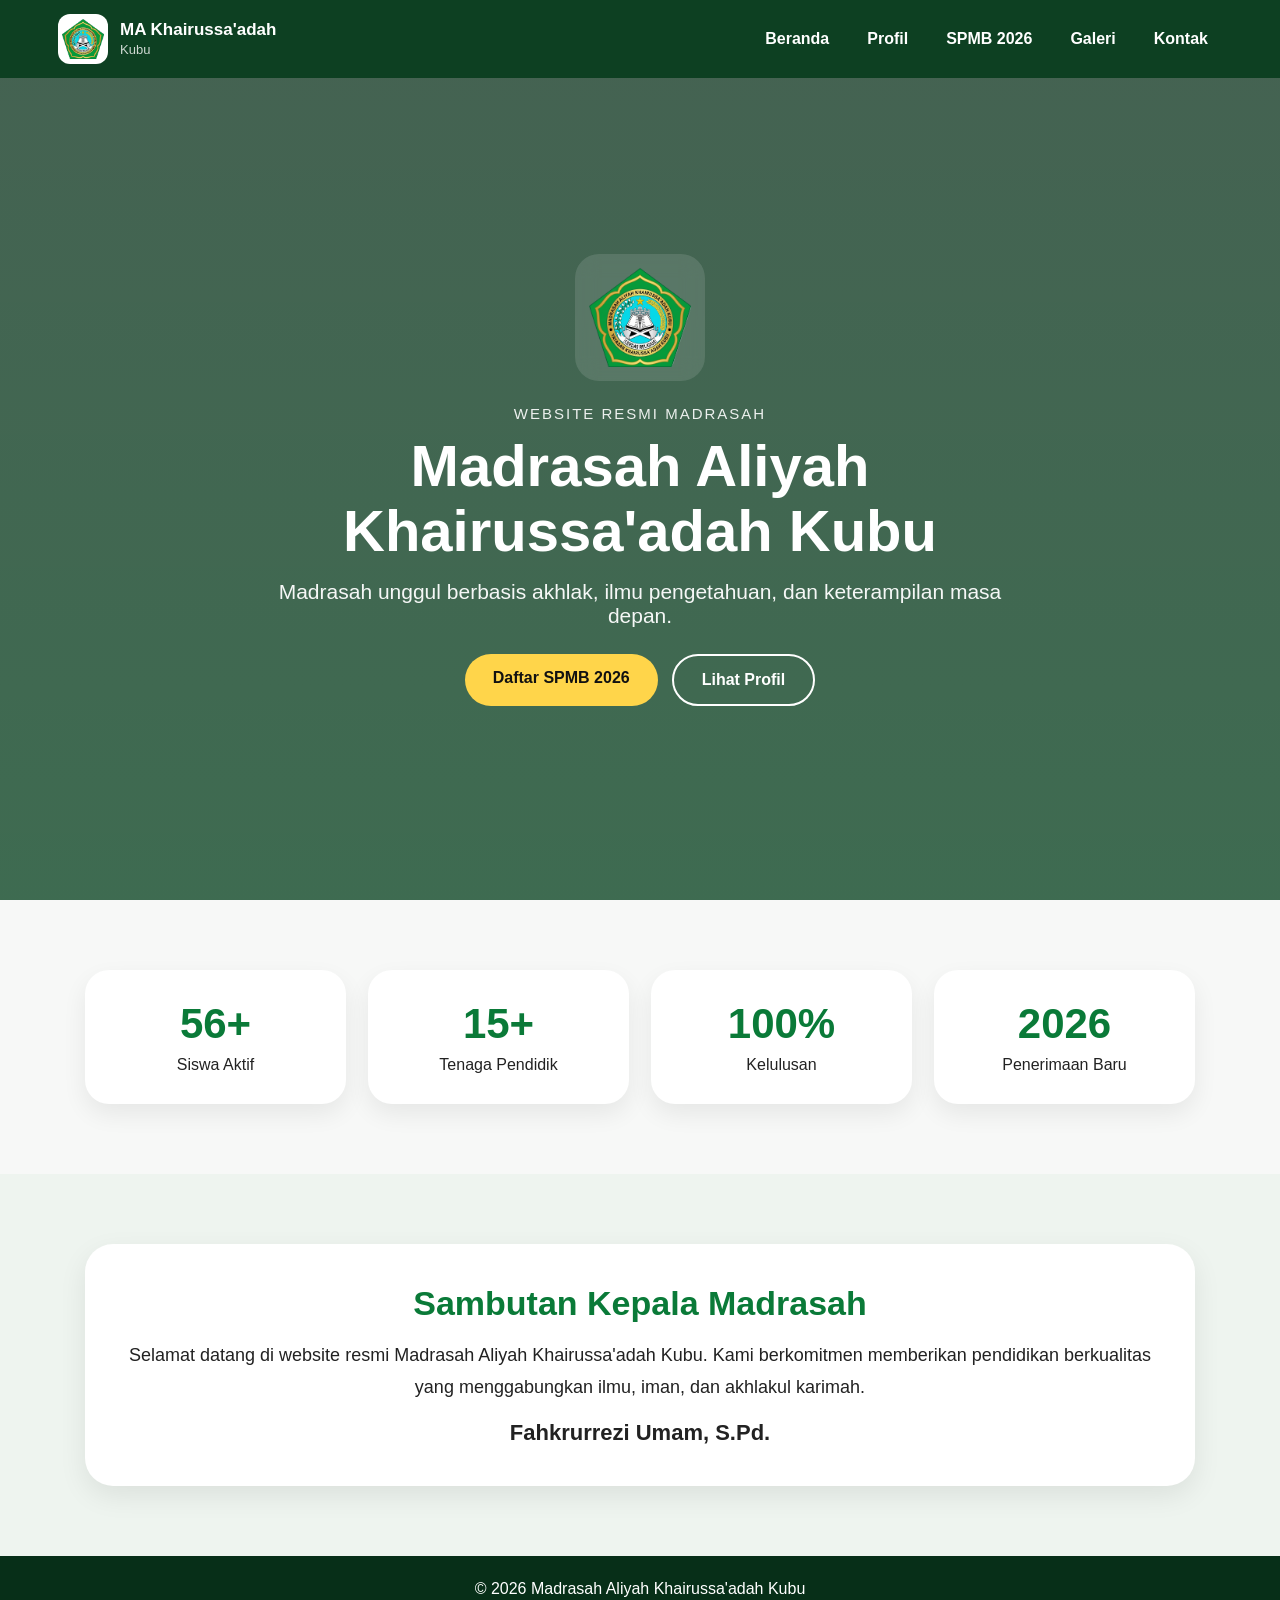
==== commit cee22365: "Format HTML file with proper syntax" ====
--- a/index.html
+++ b/index.html
@@ -18,7 +18,7 @@
 <img src="logo.png" class="logo">
 <div>
 <b>MA Khairussa'adah</b>
-<span>Kubu Raya</span>
+<span>Kubu</span>
 </div>
 </a>
 
--- a/style.css
+++ b/style.css
@@ -1,75 +1,336 @@
-// FILE: script.js
-// TINGGAL TEMPEL
-
-function toggleMenu(){
-const menu = document.getElementById("navMenu");
-menu.classList.toggle("active");
-}
-
-/* otomatis tutup menu saat klik link di HP */
-document.querySelectorAll("#navMenu a").forEach(link=>{
-link.addEventListener("click",()=>{
-document.getElementById("navMenu").classList.remove("active");
-});
-});
-
-/* navbar shadow saat scroll */
-window.addEventListener("scroll",function(){
-const header = document.querySelector("header");
-
-if(window.scrollY > 30){
-header.style.boxShadow="0 10px 25px rgba(0,0,0,0.18)";
-}else{
-header.style.boxShadow="0 8px 22px rgba(0,0,0,0.12)";
-}
-});
-
-/* animasi angka statistik */
-const stats = document.querySelectorAll(".stat-card h2");
-
-function animateValue(el,targetText){
-
-let isNumber = /^\d+/.test(targetText);
-if(!isNumber) return;
-
-let target = parseInt(targetText);
-let count = 0;
-let speed = Math.ceil(target/40);
-
-let plus = targetText.includes("+") ? "+" : "";
-
-let interval = setInterval(()=>{
-count += speed;
-
-if(count >= target){
-count = target;
-clearInterval(interval);
-}
-
-el.innerText = count + plus;
-
-},30);
-
-}
-
-let started = false;
-
-window.addEventListener("scroll",function(){
-
-const section = document.querySelector(".stats-section");
-
-if(!section) return;
-
-const top = section.getBoundingClientRect().top;
-
-if(top < window.innerHeight - 100 && !started){
-
-started = true;
-
-stats.forEach(stat=>{
-animateValue(stat, stat.innerText);
-});
-
-}
-
-});
+/* FILE: style.css */
+
+*{
+margin:0;
+padding:0;
+box-sizing:border-box;
+}
+
+body{
+font-family:'Poppins',sans-serif;
+background:#f7f8f7;
+color:#222;
+}
+
+header{
+position:fixed;
+top:0;
+left:0;
+right:0;
+z-index:999;
+background:rgba(6,60,28,.88);
+backdrop-filter:blur(10px);
+}
+
+.navbar{
+max-width:1200px;
+margin:auto;
+padding:14px 18px;
+display:flex;
+justify-content:space-between;
+align-items:center;
+}
+
+.brand{
+display:flex;
+align-items:center;
+gap:12px;
+text-decoration:none;
+color:#fff;
+}
+
+.brand b{
+display:block;
+font-size:17px;
+}
+
+.brand span{
+font-size:13px;
+opacity:.8;
+}
+
+.logo{
+width:50px;
+height:50px;
+background:#fff;
+padding:4px;
+border-radius:14px;
+object-fit:contain;
+}
+
+.menu{
+display:flex;
+gap:10px;
+list-style:none;
+}
+
+.menu a{
+color:#fff;
+text-decoration:none;
+padding:10px 14px;
+border-radius:10px;
+font-weight:600;
+}
+
+.menu a:hover{
+background:rgba(255,255,255,.1);
+}
+
+.menu-btn{
+display:none;
+font-size:32px;
+color:#fff;
+cursor:pointer;
+}
+
+/* HERO */
+
+.hero{
+min-height:100vh;
+background:url('https://images.unsplash.com/photo-1509062522246-3755977927d7?auto=format&fit=crop&w=1600&q=80') center/cover;
+position:relative;
+display:flex;
+justify-content:center;
+align-items:center;
+text-align:center;
+padding:100px 20px 40px;
+}
+
+.overlay{
+position:absolute;
+inset:0;
+background:linear-gradient(rgba(0,40,18,.72),rgba(0,60,25,.75));
+}
+
+.hero-content{
+position:relative;
+z-index:2;
+max-width:900px;
+color:#fff;
+animation:up 1s ease;
+}
+
+.hero-logo{
+width:130px;
+background:rgba(255,255,255,.12);
+padding:14px;
+border-radius:24px;
+margin-bottom:20px;
+backdrop-filter:blur(10px);
+}
+
+.mini-title{
+font-size:15px;
+letter-spacing:2px;
+text-transform:uppercase;
+opacity:.9;
+margin-bottom:12px;
+}
+
+.hero h1{
+font-size:58px;
+line-height:1.12;
+margin-bottom:16px;
+font-weight:800;
+}
+
+.hero-text{
+font-size:21px;
+max-width:760px;
+margin:auto;
+margin-bottom:26px;
+opacity:.95;
+}
+
+.hero-action{
+display:flex;
+justify-content:center;
+gap:14px;
+flex-wrap:wrap;
+}
+
+.btn{
+padding:15px 28px;
+border-radius:40px;
+text-decoration:none;
+font-weight:700;
+}
+
+.gold{
+background:#ffd54a;
+color:#111;
+}
+
+.white{
+border:2px solid #fff;
+color:#fff;
+}
+
+/* CONTENT */
+
+.wrap{
+max-width:1150px;
+margin:auto;
+padding:70px 20px;
+}
+
+.stats .wrap{
+display:grid;
+grid-template-columns:repeat(auto-fit,minmax(220px,1fr));
+gap:22px;
+}
+
+.card{
+background:#fff;
+padding:30px;
+border-radius:24px;
+box-shadow:0 10px 25px rgba(0,0,0,.07);
+text-align:center;
+}
+
+.card h2{
+font-size:42px;
+color:#0a7a38;
+margin-bottom:8px;
+}
+
+.welcome{
+background:#eef4ef;
+}
+
+.box{
+background:#fff;
+padding:40px;
+border-radius:28px;
+box-shadow:0 10px 28px rgba(0,0,0,.08);
+text-align:center;
+}
+
+.box h2{
+font-size:34px;
+margin-bottom:16px;
+color:#0a7a38;
+}
+
+.box p{
+font-size:18px;
+line-height:1.8;
+margin-bottom:16px;
+}
+
+.box h3{
+font-size:22px;
+}
+
+footer{
+background:#072f18;
+color:#fff;
+text-align:center;
+padding:24px;
+}
+
+/* MOBILE */
+
+@media(max-width:768px){
+
+.menu-btn{
+display:block;
+}
+
+.menu{
+display:none;
+position:absolute;
+top:78px;
+left:0;
+right:0;
+background:#0b6d35;
+flex-direction:column;
+padding:14px;
+}
+
+.menu.show{
+display:flex;
+}
+
+.hero-logo{
+width:95px;
+}
+
+.hero h1{
+font-size:34px;
+}
+
+.hero-text{
+font-size:17px;
+}
+
+.btn{
+width:100%;
+max-width:290px;
+}
+
+.box{
+padding:26px;
+}
+
+.box h2{
+font-size:28px;
+}
+
+}
+
+/* ANIMASI */
+
+@keyframes up{
+from{
+opacity:0;
+transform:translateY(30px);
+}
+to{
+opacity:1;
+transform:translateY(0);
+}
+}
+
+/* ================= UPGRADE PREMIUM ================= */
+
+/* HERO LEBIH HIDUP */
+.hero{
+animation:fadeUp 1s ease;
+}
+
+/* LOGO HALUS */
+.hero-logo{
+transition:0.3s;
+}
+.hero-logo:hover{
+transform:scale(1.05);
+}
+
+/* CARD LEBIH HIDUP */
+.stat-box, .card{
+transition:0.3s;
+}
+.stat-box:hover, .card:hover{
+transform:translateY(-6px);
+box-shadow:0 15px 30px rgba(0,0,0,0.12);
+}
+
+/* BUTTON LEBIH PREMIUM */
+.btn-main, .btn-primary, .btn-gold{
+box-shadow:0 8px 18px rgba(0,0,0,0.2);
+}
+.btn-main:hover, .btn-primary:hover, .btn-gold:hover{
+transform:translateY(-4px) scale(1.03);
+}
+
+/* NAVBAR LEBIH HALUS */
+.navbar{
+transition:0.3s;
+}
+
+.logo{
+border-radius:12px !important;
+}
+
+
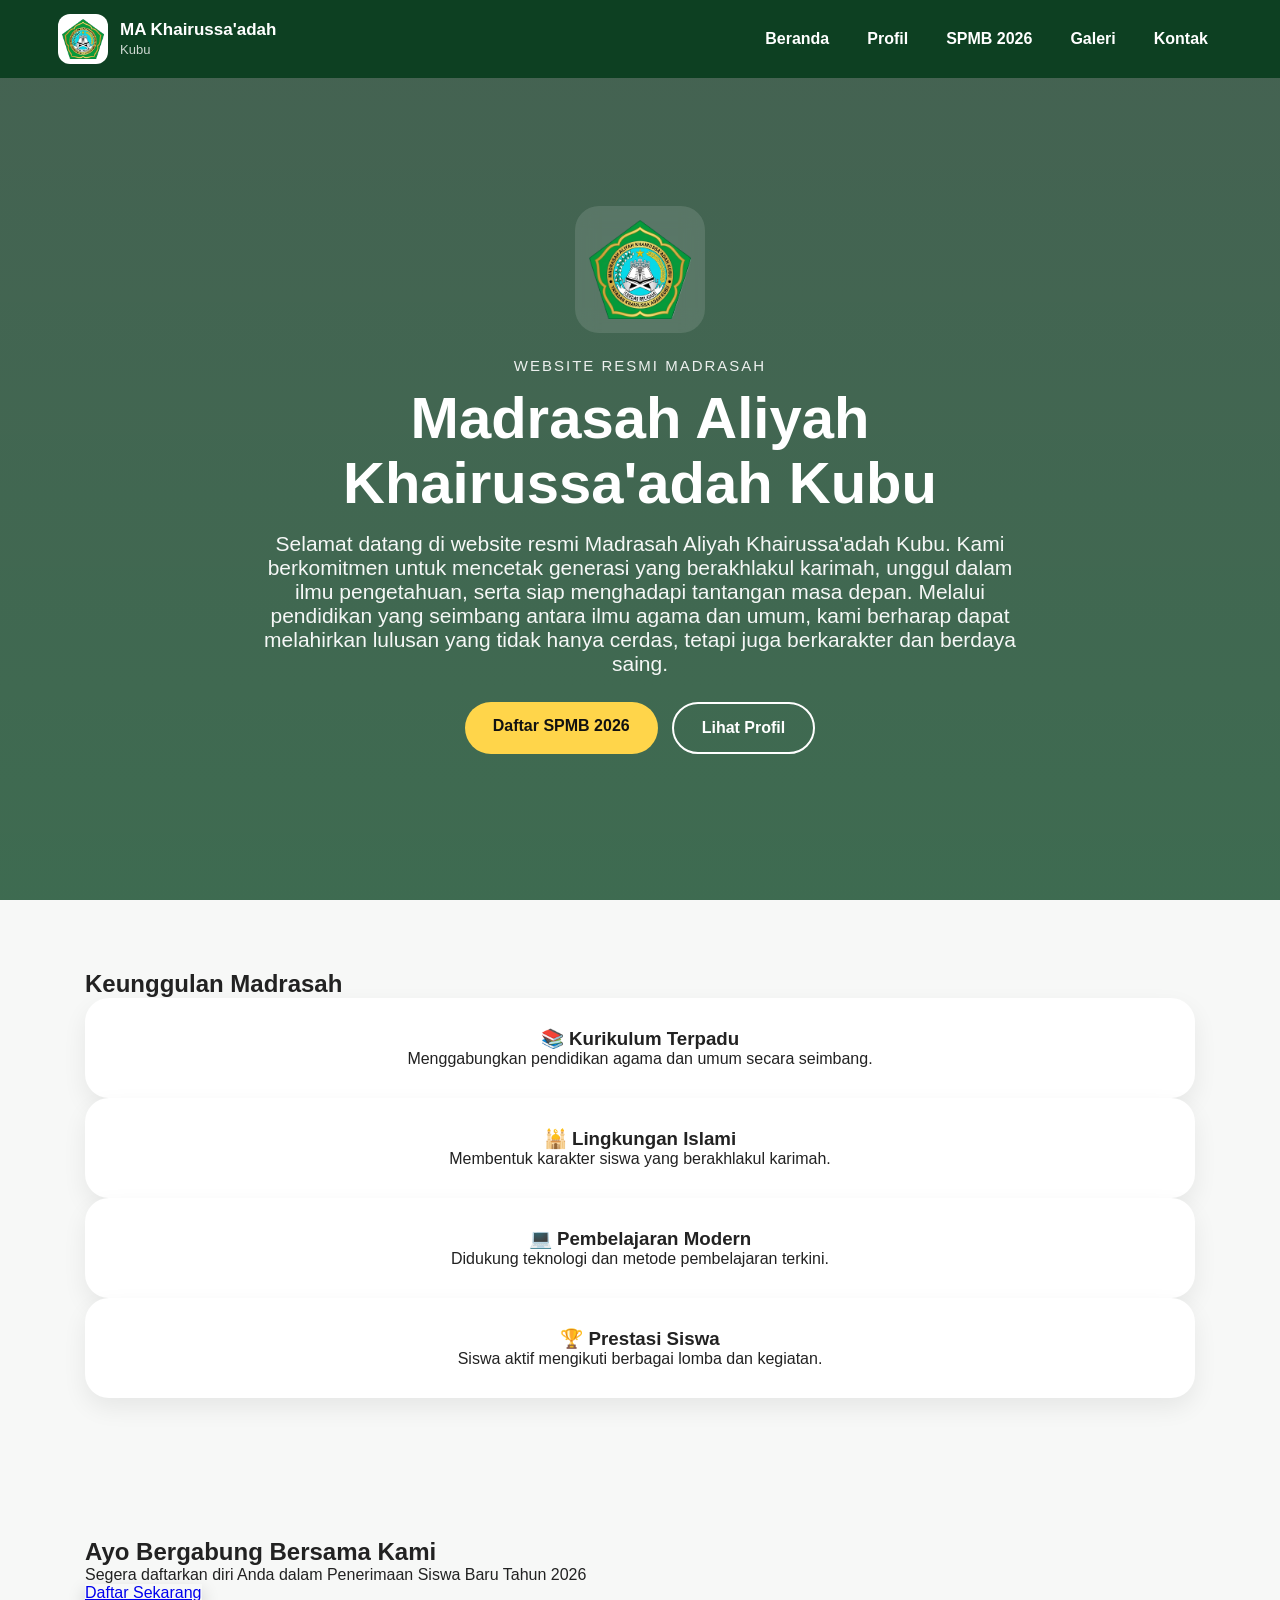
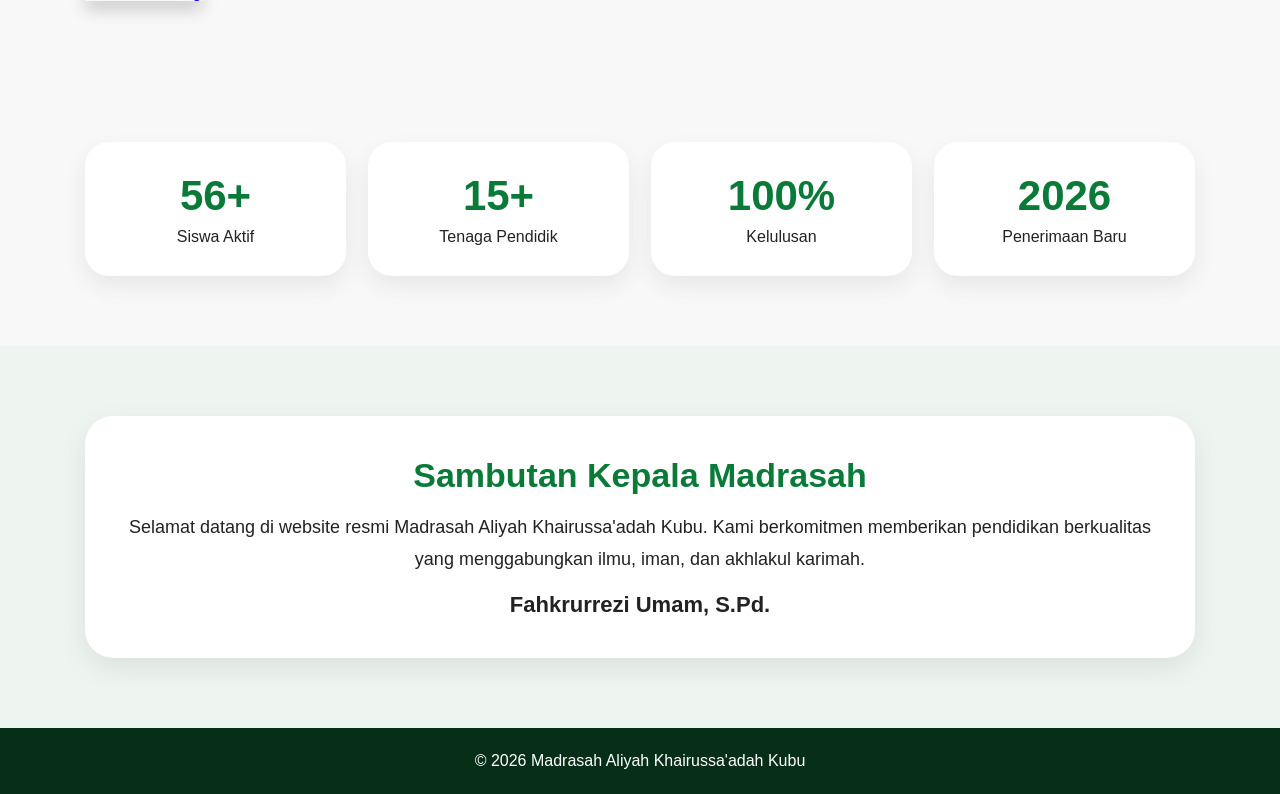
==== commit 6469356b: "Revamp index.html with new sections and content Updated the content and structure of the index.html " ====
--- a/index.html
+++ b/index.html
@@ -48,7 +48,10 @@
 <h1>Madrasah Aliyah <br> Khairussa'adah Kubu</h1>
 
 <p class="hero-text">
-Madrasah unggul berbasis akhlak, ilmu pengetahuan, dan keterampilan masa depan.
+Selamat datang di website resmi Madrasah Aliyah Khairussa'adah Kubu. 
+Kami berkomitmen untuk mencetak generasi yang berakhlakul karimah, unggul dalam ilmu pengetahuan, serta siap menghadapi tantangan masa depan.
+
+Melalui pendidikan yang seimbang antara ilmu agama dan umum, kami berharap dapat melahirkan lulusan yang tidak hanya cerdas, tetapi juga berkarakter dan berdaya saing.
 </p>
 
 <div class="hero-action">
@@ -60,6 +63,53 @@
 
 </section>
 
+  <section class="keunggulan">
+
+<div class="wrap">
+
+<h2>Keunggulan Madrasah</h2>
+
+<div class="grid">
+
+<div class="card">
+<h3>📚 Kurikulum Terpadu</h3>
+<p>Menggabungkan pendidikan agama dan umum secara seimbang.</p>
+</div>
+
+<div class="card">
+<h3>🕌 Lingkungan Islami</h3>
+<p>Membentuk karakter siswa yang berakhlakul karimah.</p>
+</div>
+
+<div class="card">
+<h3>💻 Pembelajaran Modern</h3>
+<p>Didukung teknologi dan metode pembelajaran terkini.</p>
+</div>
+
+<div class="card">
+<h3>🏆 Prestasi Siswa</h3>
+<p>Siswa aktif mengikuti berbagai lomba dan kegiatan.</p>
+</div>
+
+</div>
+
+</div>
+
+</section>
+
+  <section class="cta">
+
+<div class="wrap">
+
+<h2>Ayo Bergabung Bersama Kami</h2>
+<p>Segera daftarkan diri Anda dalam Penerimaan Siswa Baru Tahun 2026</p>
+
+<a href="spmb.html" class="btn-main">Daftar Sekarang</a>
+
+</div>
+
+</section>
+  
 <section class="stats">
 
 <div class="wrap">
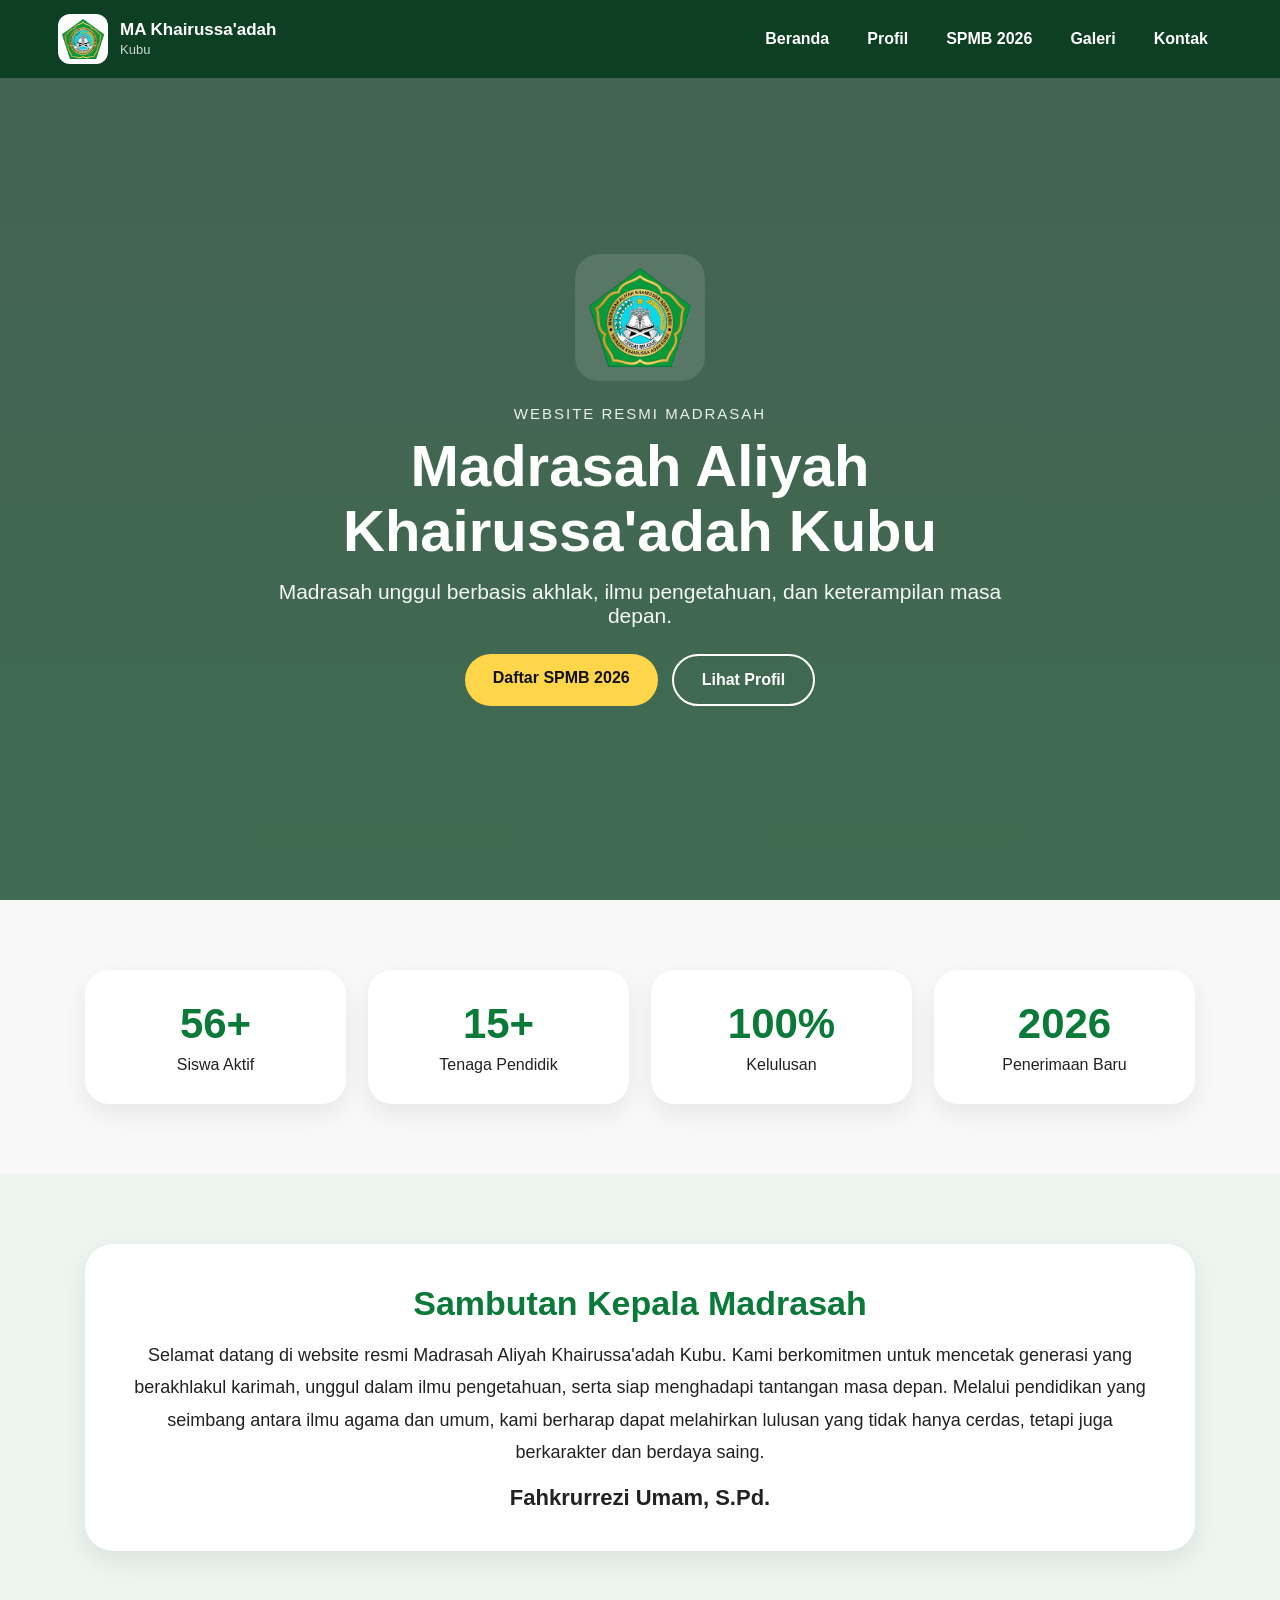
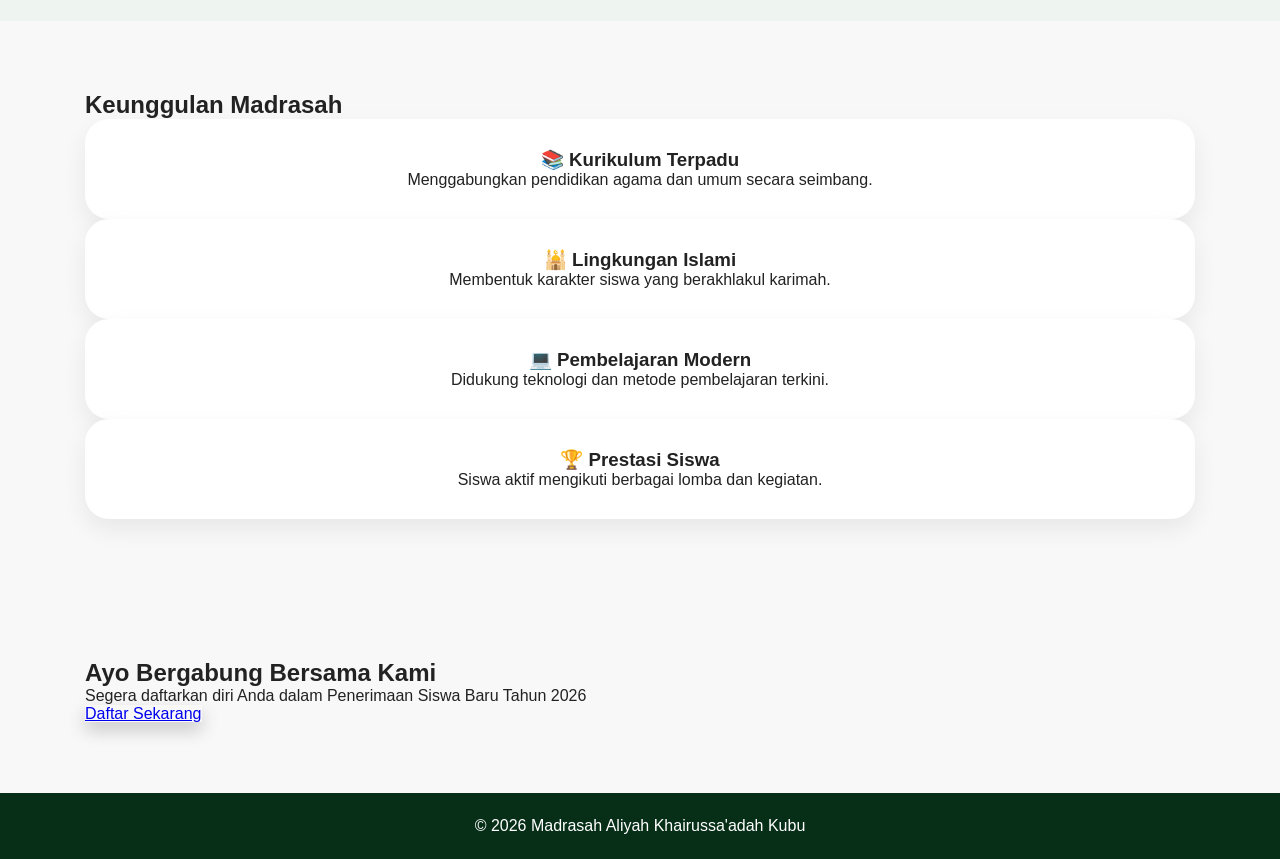
==== commit fef517b7: "Revise content and structure of index.html Updated hero text and added sections for advantages and w" ====
--- a/index.html
+++ b/index.html
@@ -48,10 +48,7 @@
 <h1>Madrasah Aliyah <br> Khairussa'adah Kubu</h1>
 
 <p class="hero-text">
-Selamat datang di website resmi Madrasah Aliyah Khairussa'adah Kubu. 
-Kami berkomitmen untuk mencetak generasi yang berakhlakul karimah, unggul dalam ilmu pengetahuan, serta siap menghadapi tantangan masa depan.
-
-Melalui pendidikan yang seimbang antara ilmu agama dan umum, kami berharap dapat melahirkan lulusan yang tidak hanya cerdas, tetapi juga berkarakter dan berdaya saing.
+Madrasah unggul berbasis akhlak, ilmu pengetahuan, dan keterampilan masa depan.
 </p>
 
 <div class="hero-action">
@@ -62,8 +59,59 @@
 </div>
 
 </section>
+  
+<section class="stats">
 
-  <section class="keunggulan">
+<div class="wrap">
+
+<div class="card">
+<h2>56+</h2>
+<p>Siswa Aktif</p>
+</div>
+
+<div class="card">
+<h2>15+</h2>
+<p>Tenaga Pendidik</p>
+</div>
+
+<div class="card">
+<h2>100%</h2>
+<p>Kelulusan</p>
+</div>
+
+<div class="card">
+<h2>2026</h2>
+<p>Penerimaan Baru</p>
+</div>
+
+</div>
+
+</section>
+
+<section class="welcome">
+
+<div class="wrap">
+
+<div class="box">
+
+<h2>Sambutan Kepala Madrasah</h2>
+
+<p>
+Selamat datang di website resmi Madrasah Aliyah Khairussa'adah Kubu. 
+Kami berkomitmen untuk mencetak generasi yang berakhlakul karimah, unggul dalam ilmu pengetahuan, serta siap menghadapi tantangan masa depan.
+
+Melalui pendidikan yang seimbang antara ilmu agama dan umum, kami berharap dapat melahirkan lulusan yang tidak hanya cerdas, tetapi juga berkarakter dan berdaya saing.
+</p>
+
+<h3>Fahkrurrezi Umam, S.Pd.</h3>
+
+</div>
+
+</div>
+
+</section>
+
+<section class="keunggulan">
 
 <div class="wrap">
 
@@ -109,56 +157,6 @@
 </div>
 
 </section>
-  
-<section class="stats">
-
-<div class="wrap">
-
-<div class="card">
-<h2>56+</h2>
-<p>Siswa Aktif</p>
-</div>
-
-<div class="card">
-<h2>15+</h2>
-<p>Tenaga Pendidik</p>
-</div>
-
-<div class="card">
-<h2>100%</h2>
-<p>Kelulusan</p>
-</div>
-
-<div class="card">
-<h2>2026</h2>
-<p>Penerimaan Baru</p>
-</div>
-
-</div>
-
-</section>
-
-<section class="welcome">
-
-<div class="wrap">
-
-<div class="box">
-
-<h2>Sambutan Kepala Madrasah</h2>
-
-<p>
-Selamat datang di website resmi Madrasah Aliyah Khairussa'adah Kubu. 
-Kami berkomitmen memberikan pendidikan berkualitas yang menggabungkan ilmu, iman, dan akhlakul karimah.
-</p>
-
-<h3>Fahkrurrezi Umam, S.Pd.</h3>
-
-</div>
-
-</div>
-
-</section>
-
 <footer>
 © 2026 Madrasah Aliyah Khairussa'adah Kubu
 </footer>
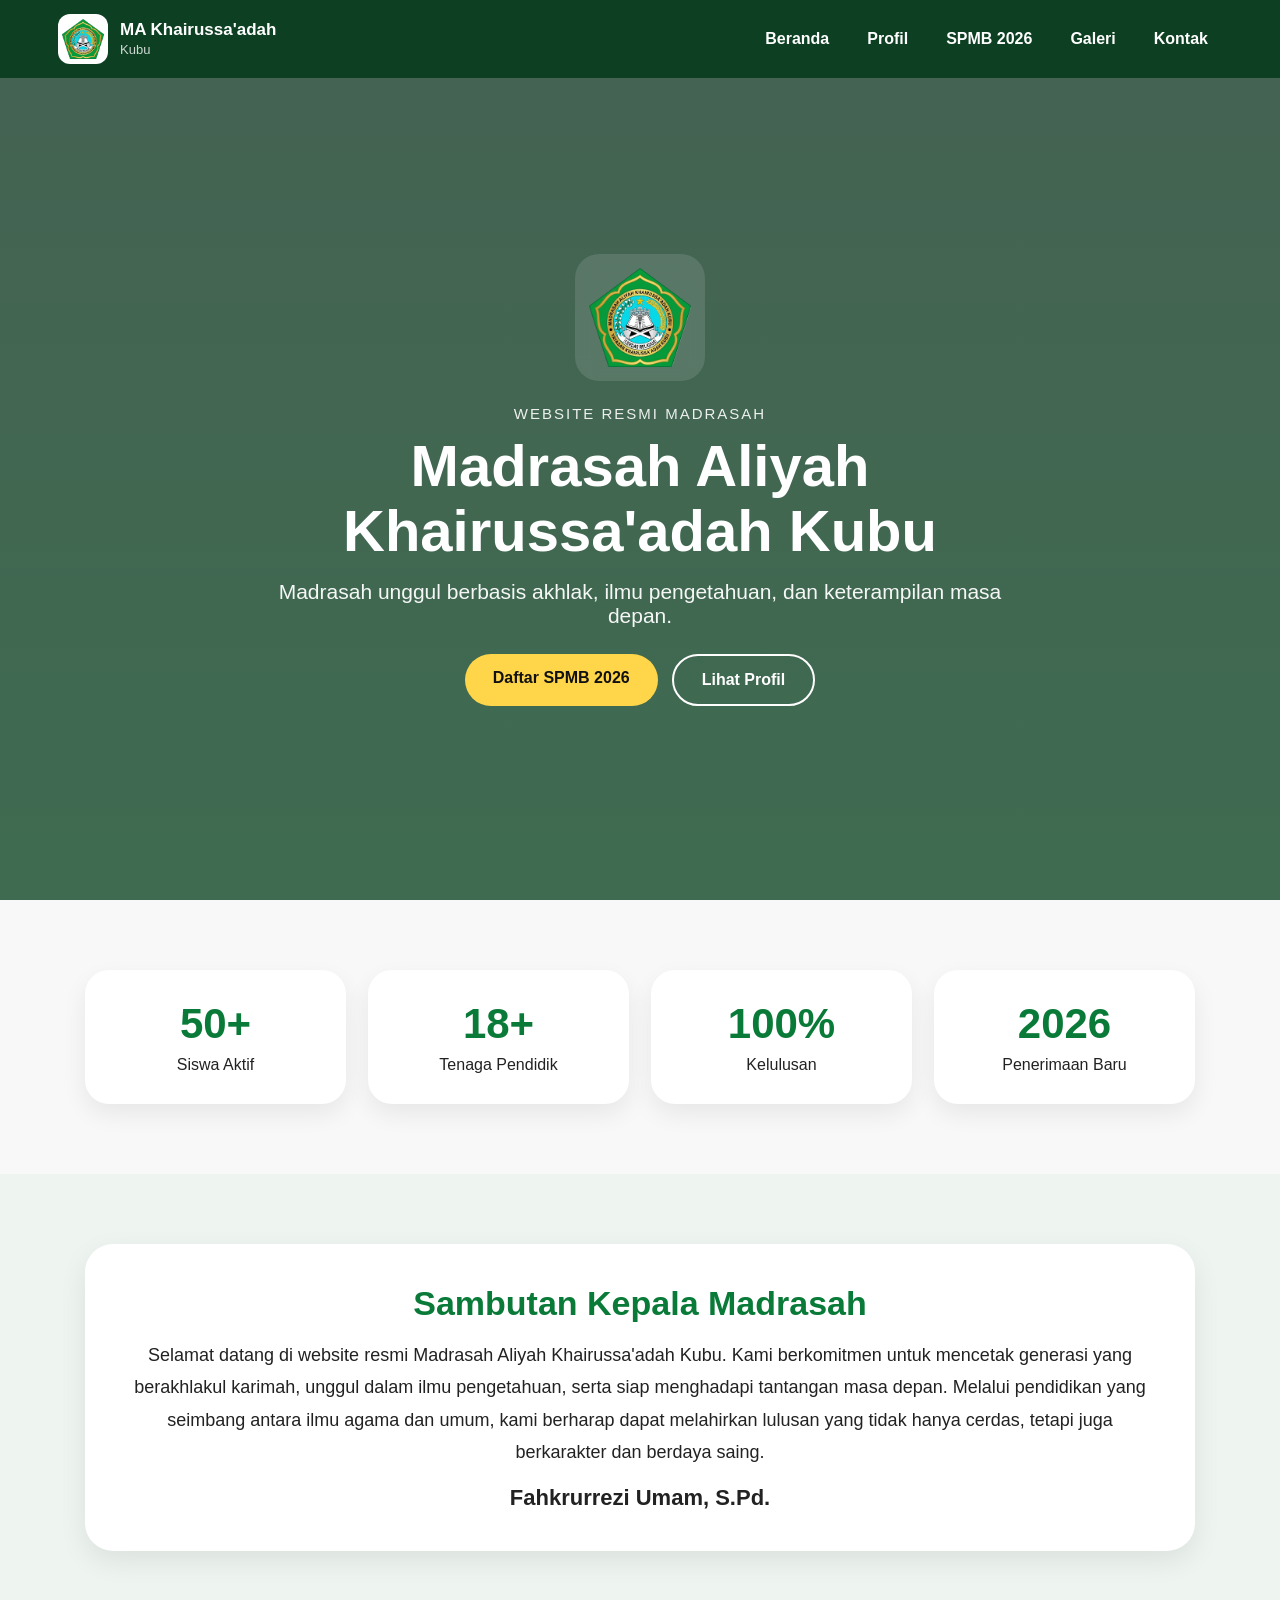
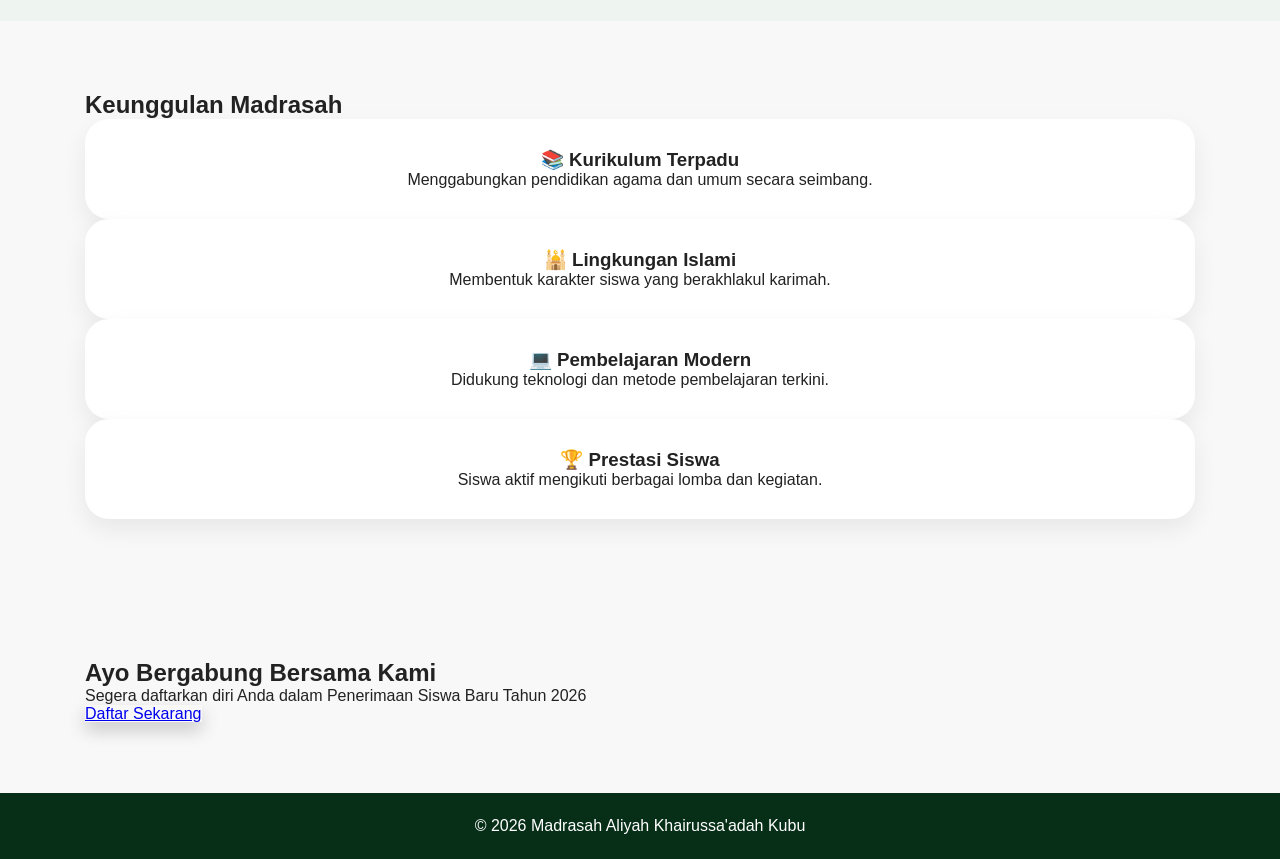
==== commit 0acaae03: "Update student and educator statistics in index.html" ====
--- a/index.html
+++ b/index.html
@@ -65,12 +65,12 @@
 <div class="wrap">
 
 <div class="card">
-<h2>56+</h2>
+<h2>50+</h2>
 <p>Siswa Aktif</p>
 </div>
 
 <div class="card">
-<h2>15+</h2>
+<h2>18+</h2>
 <p>Tenaga Pendidik</p>
 </div>
 
